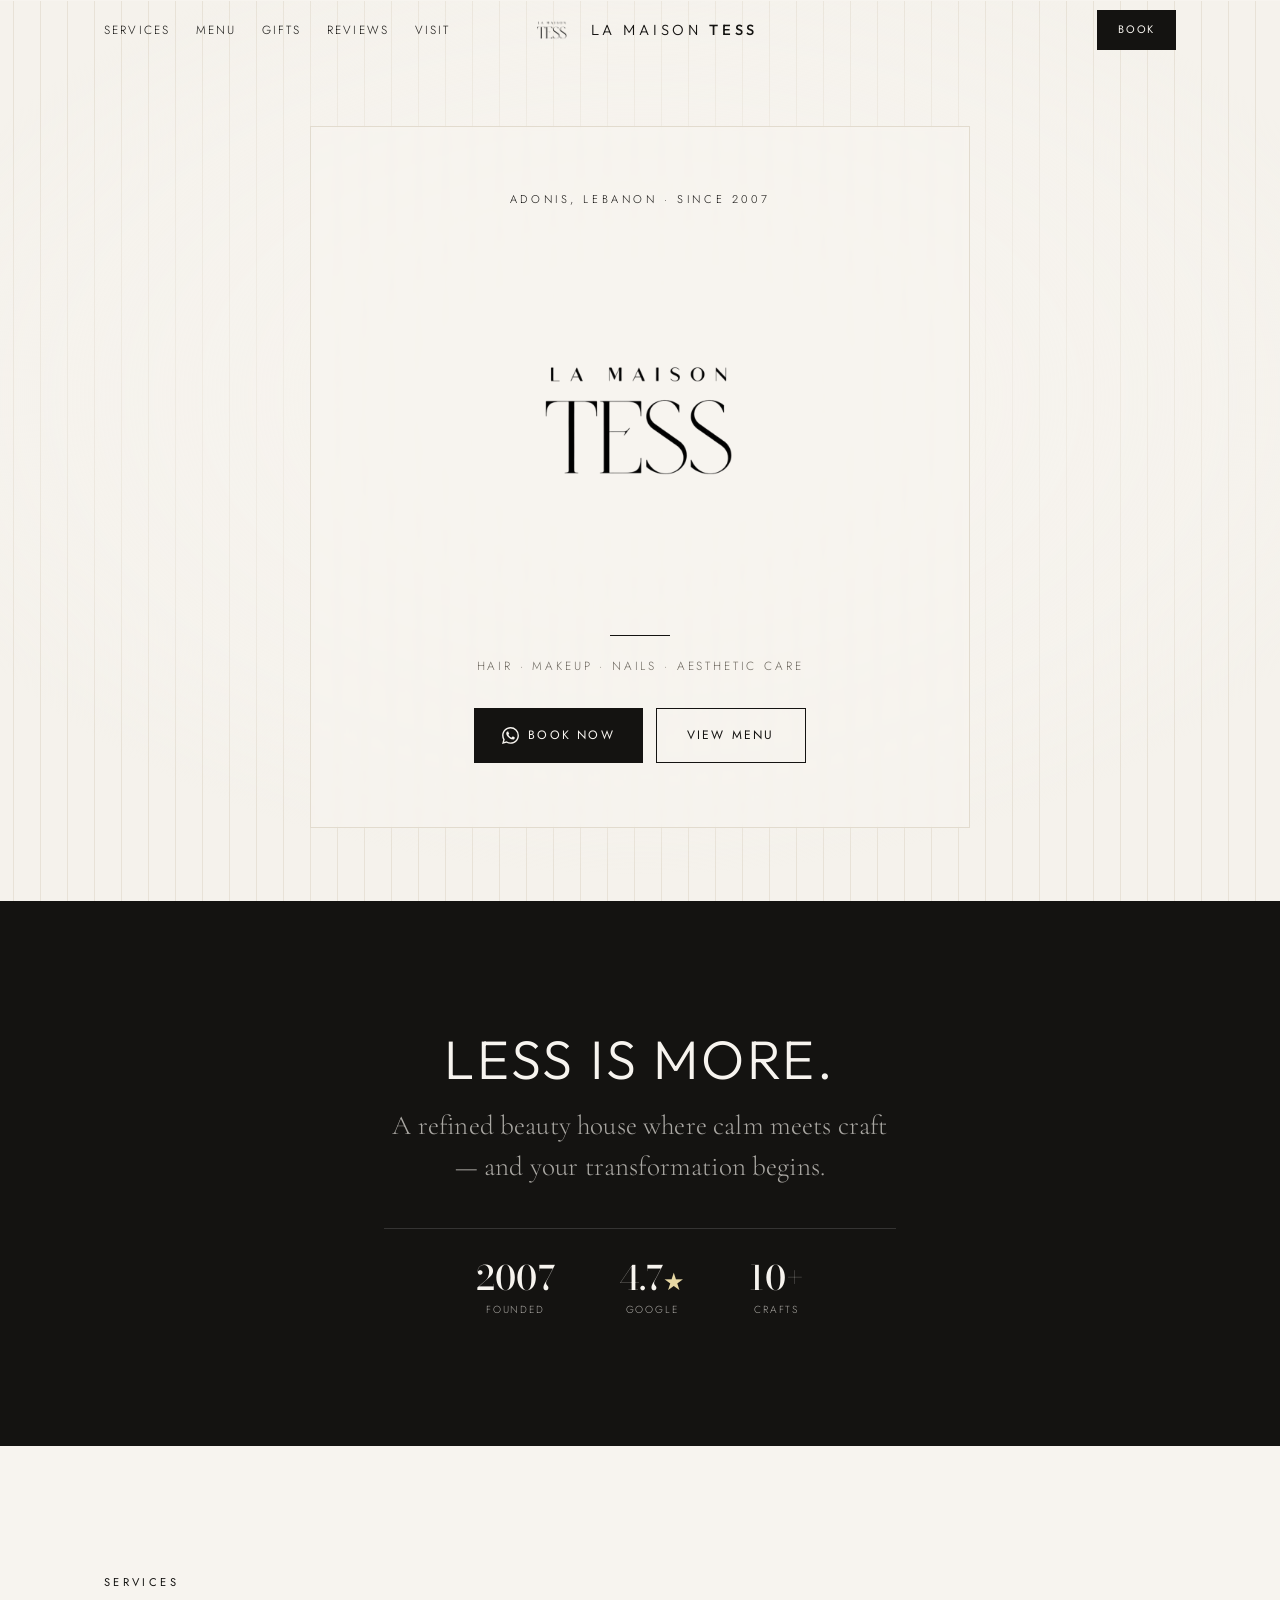
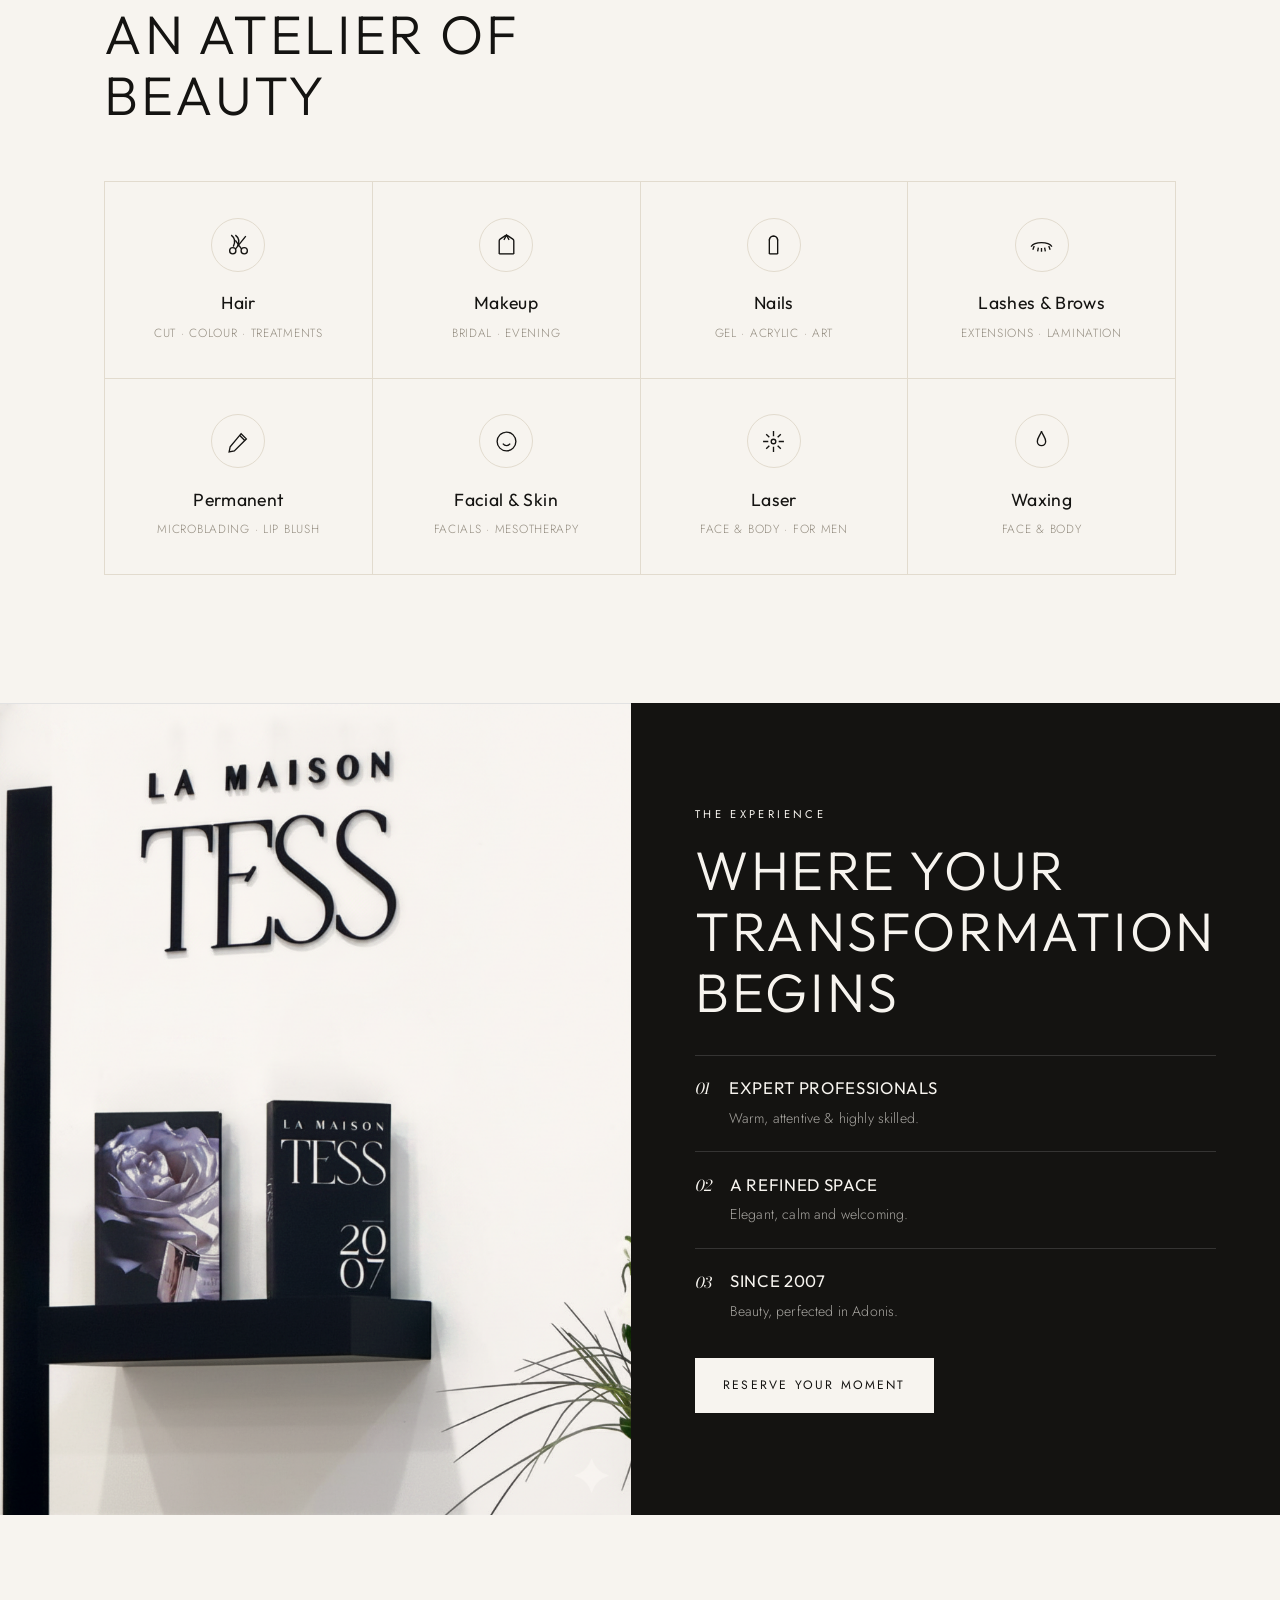
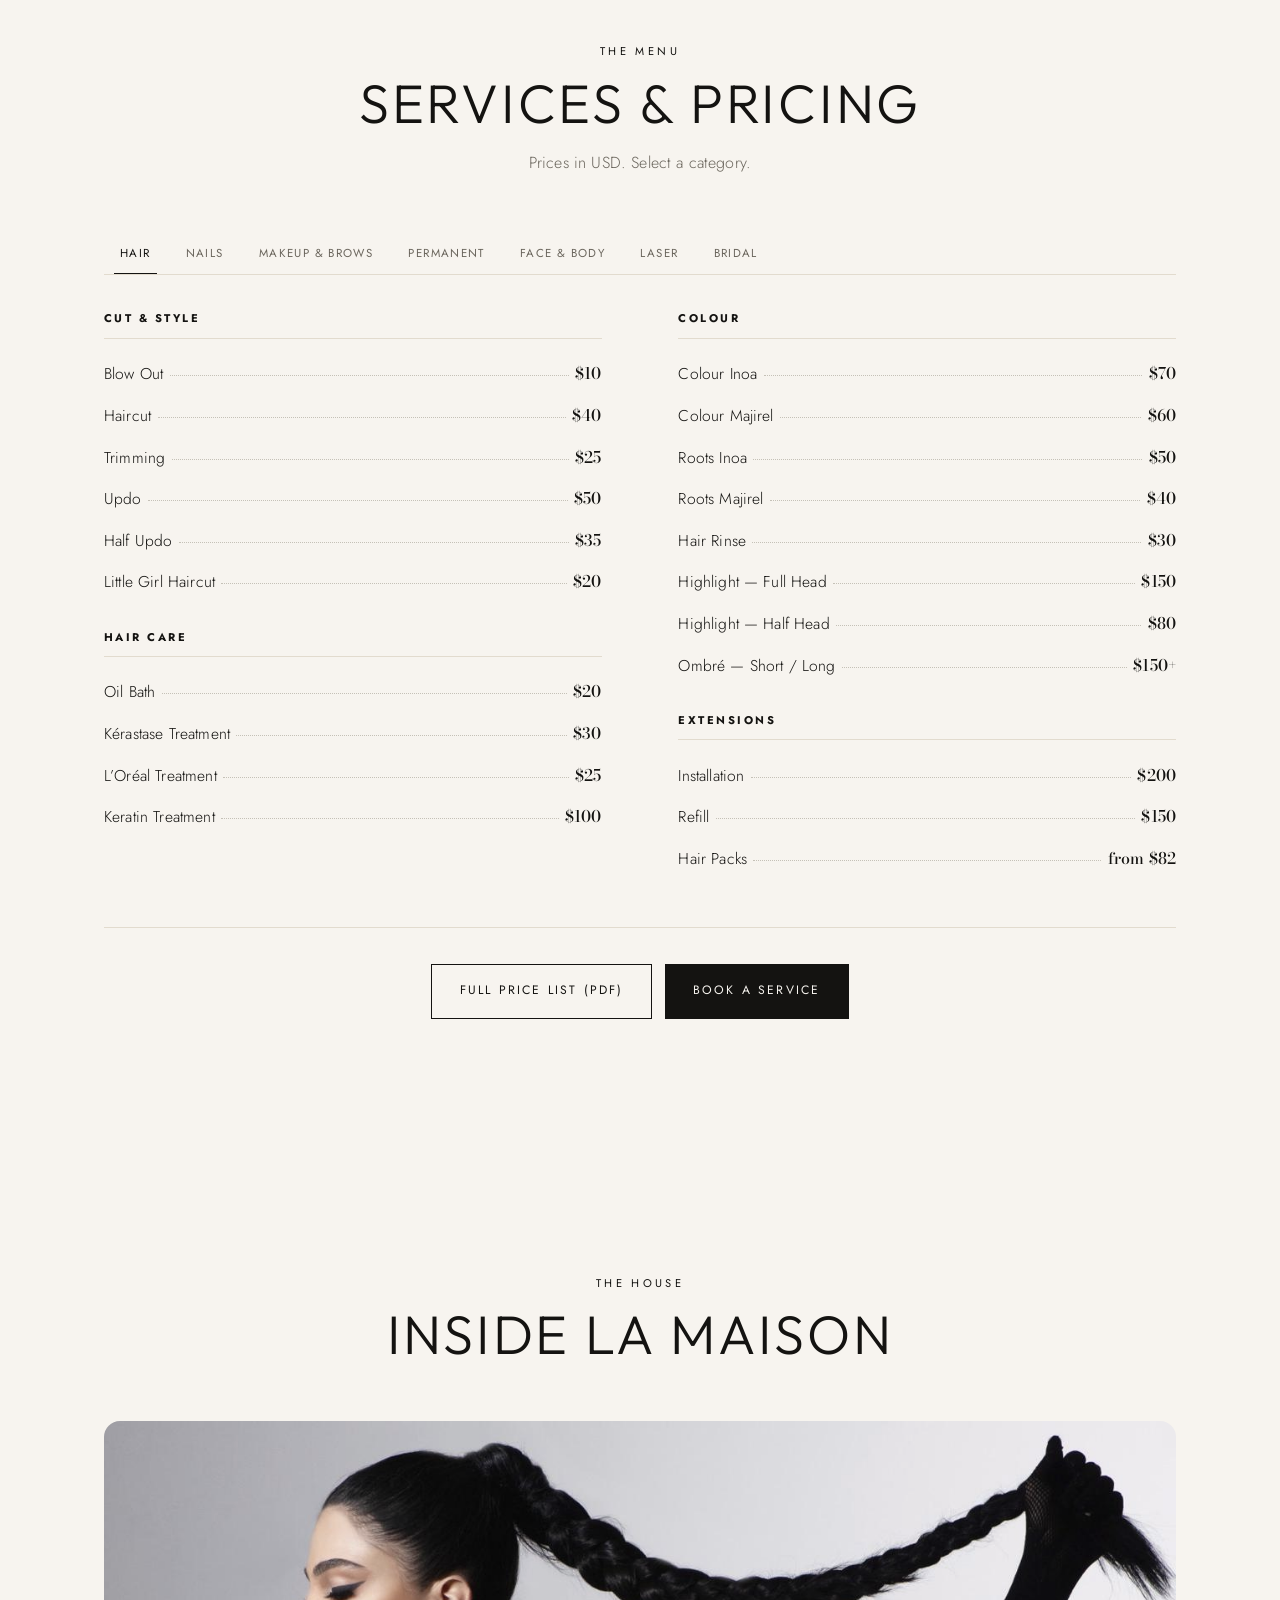
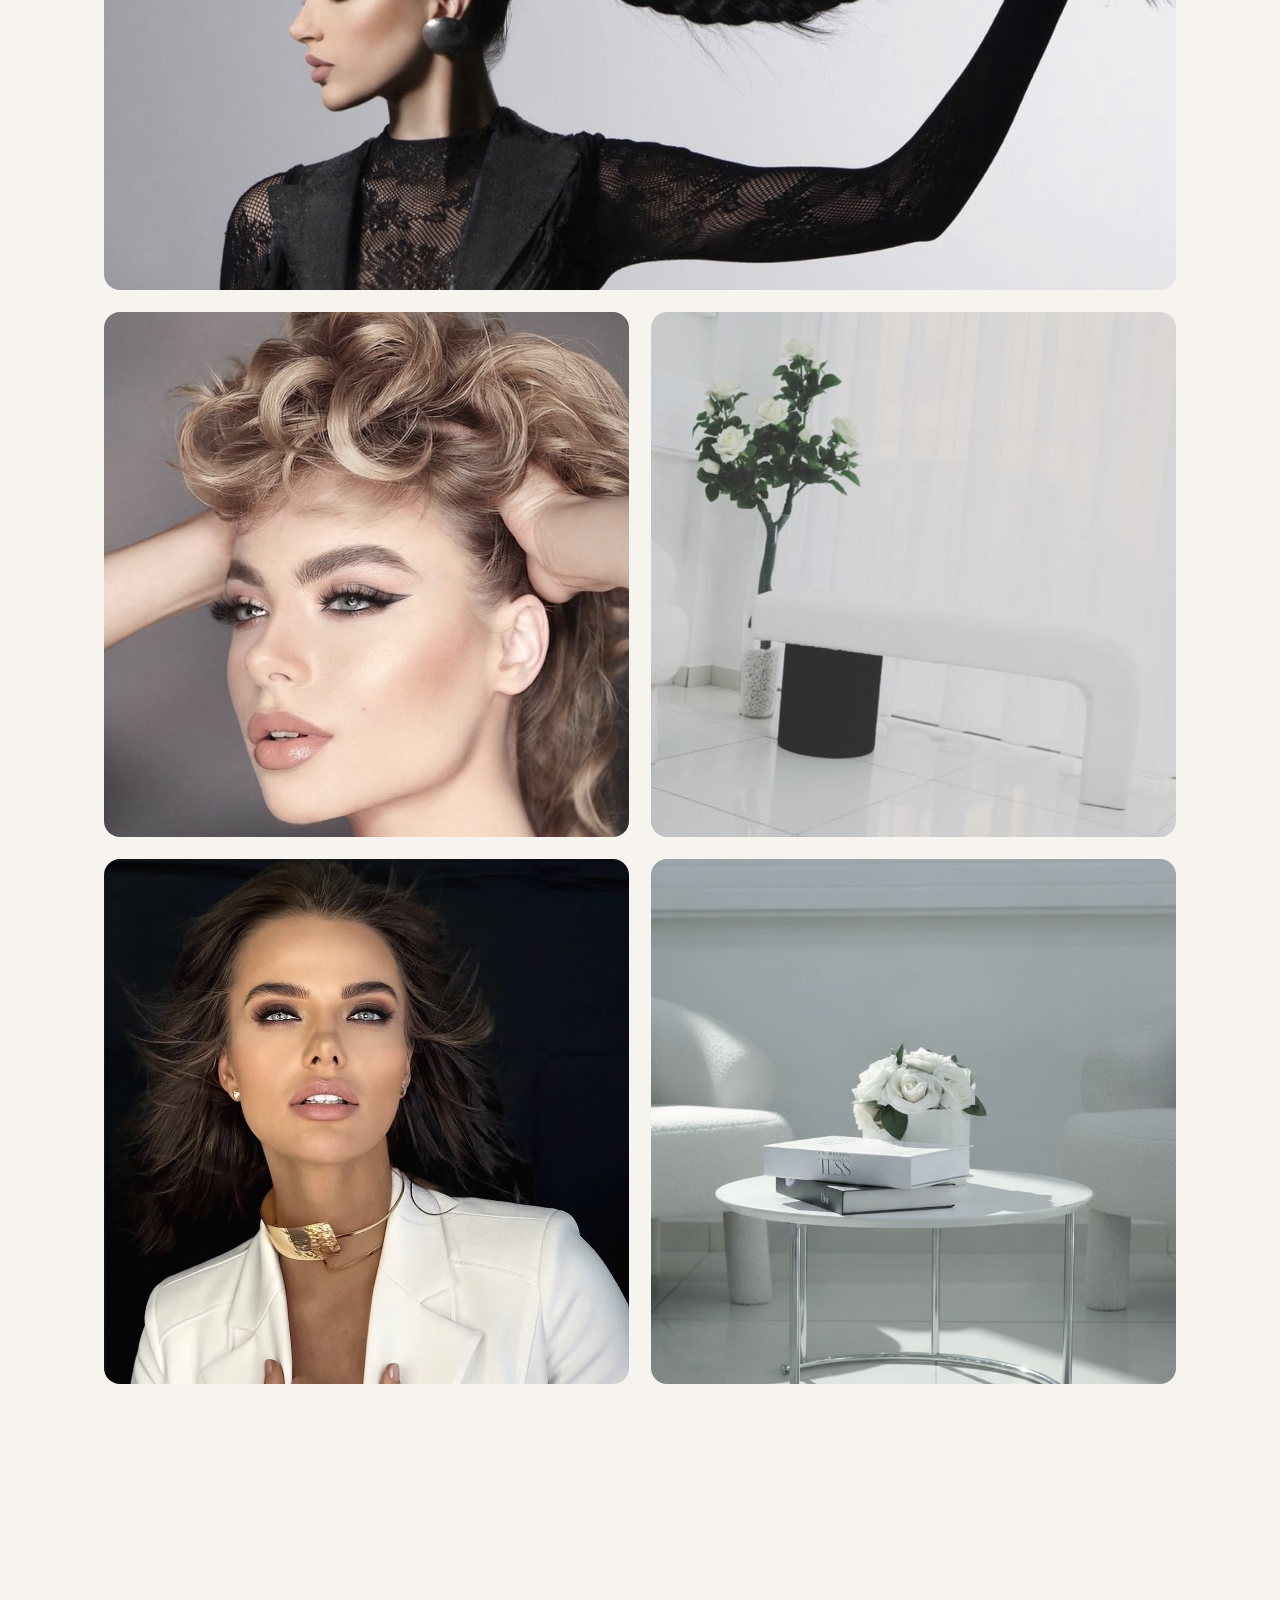
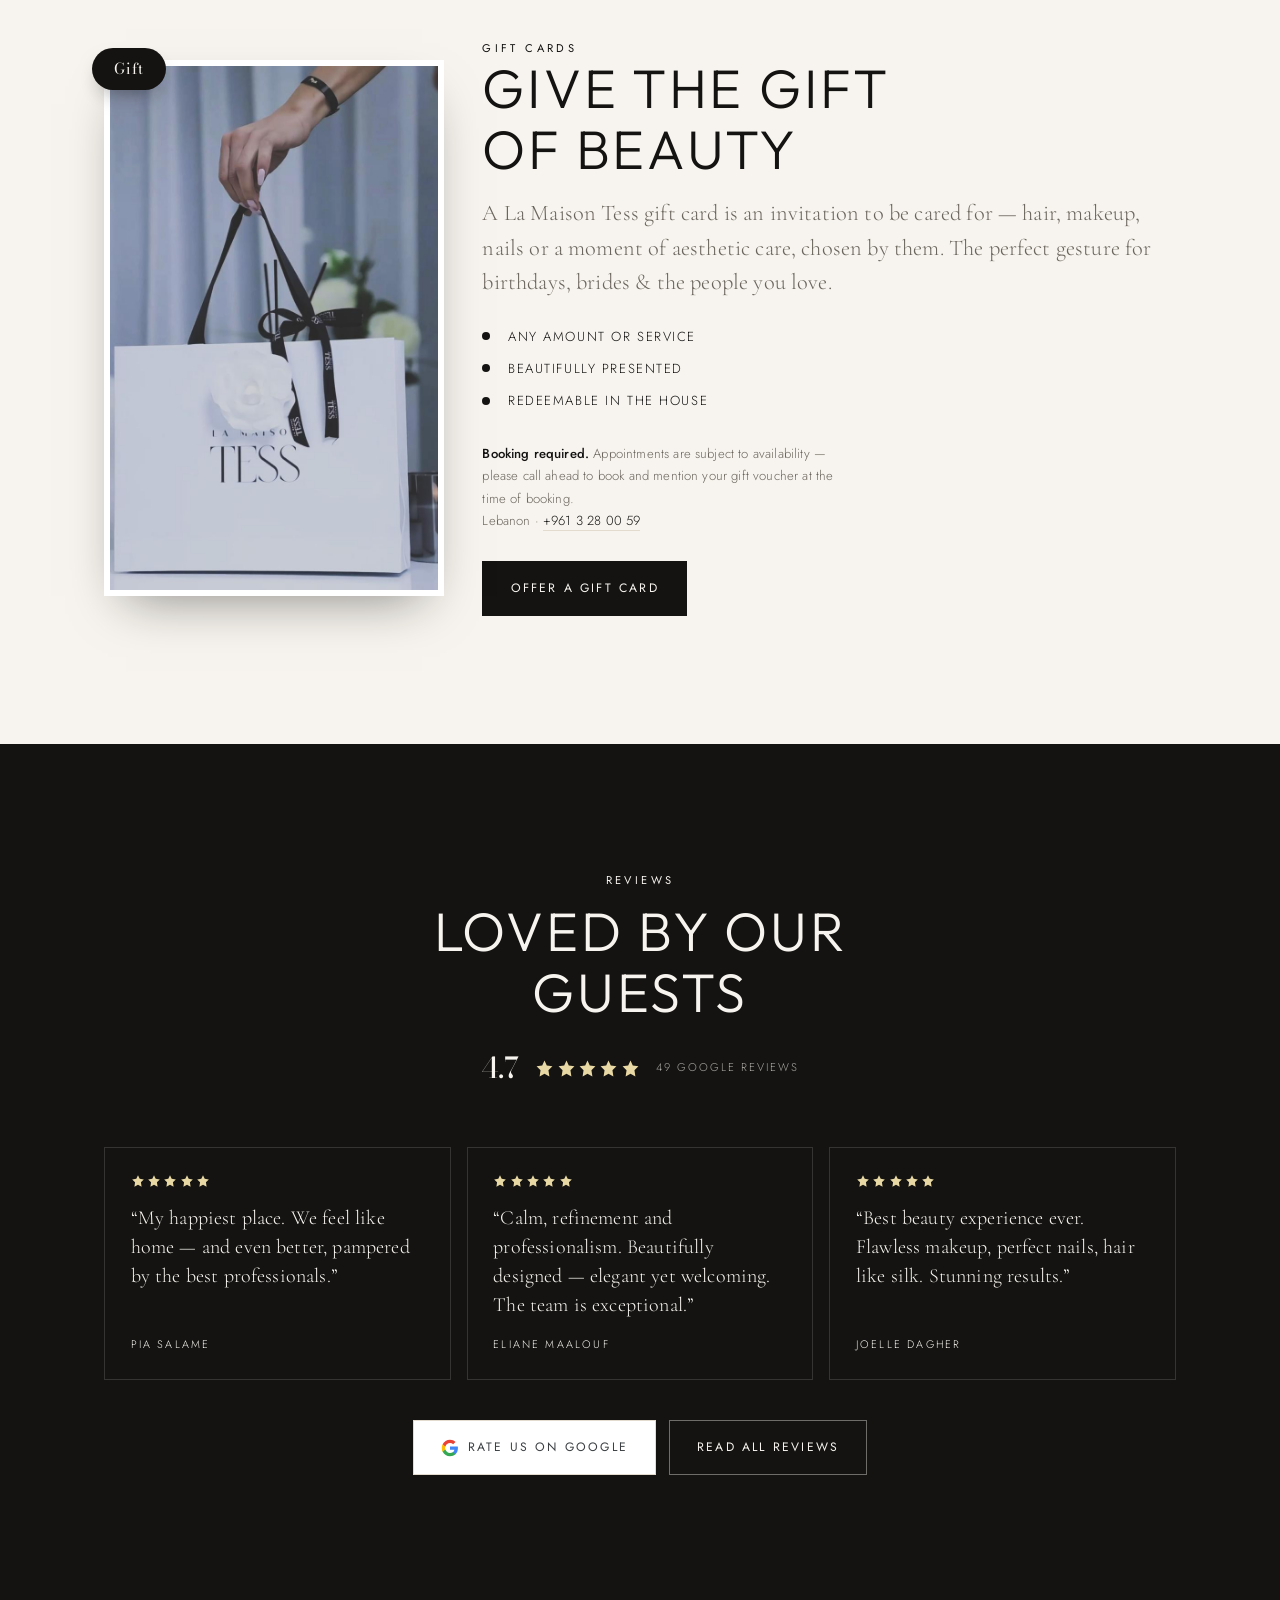
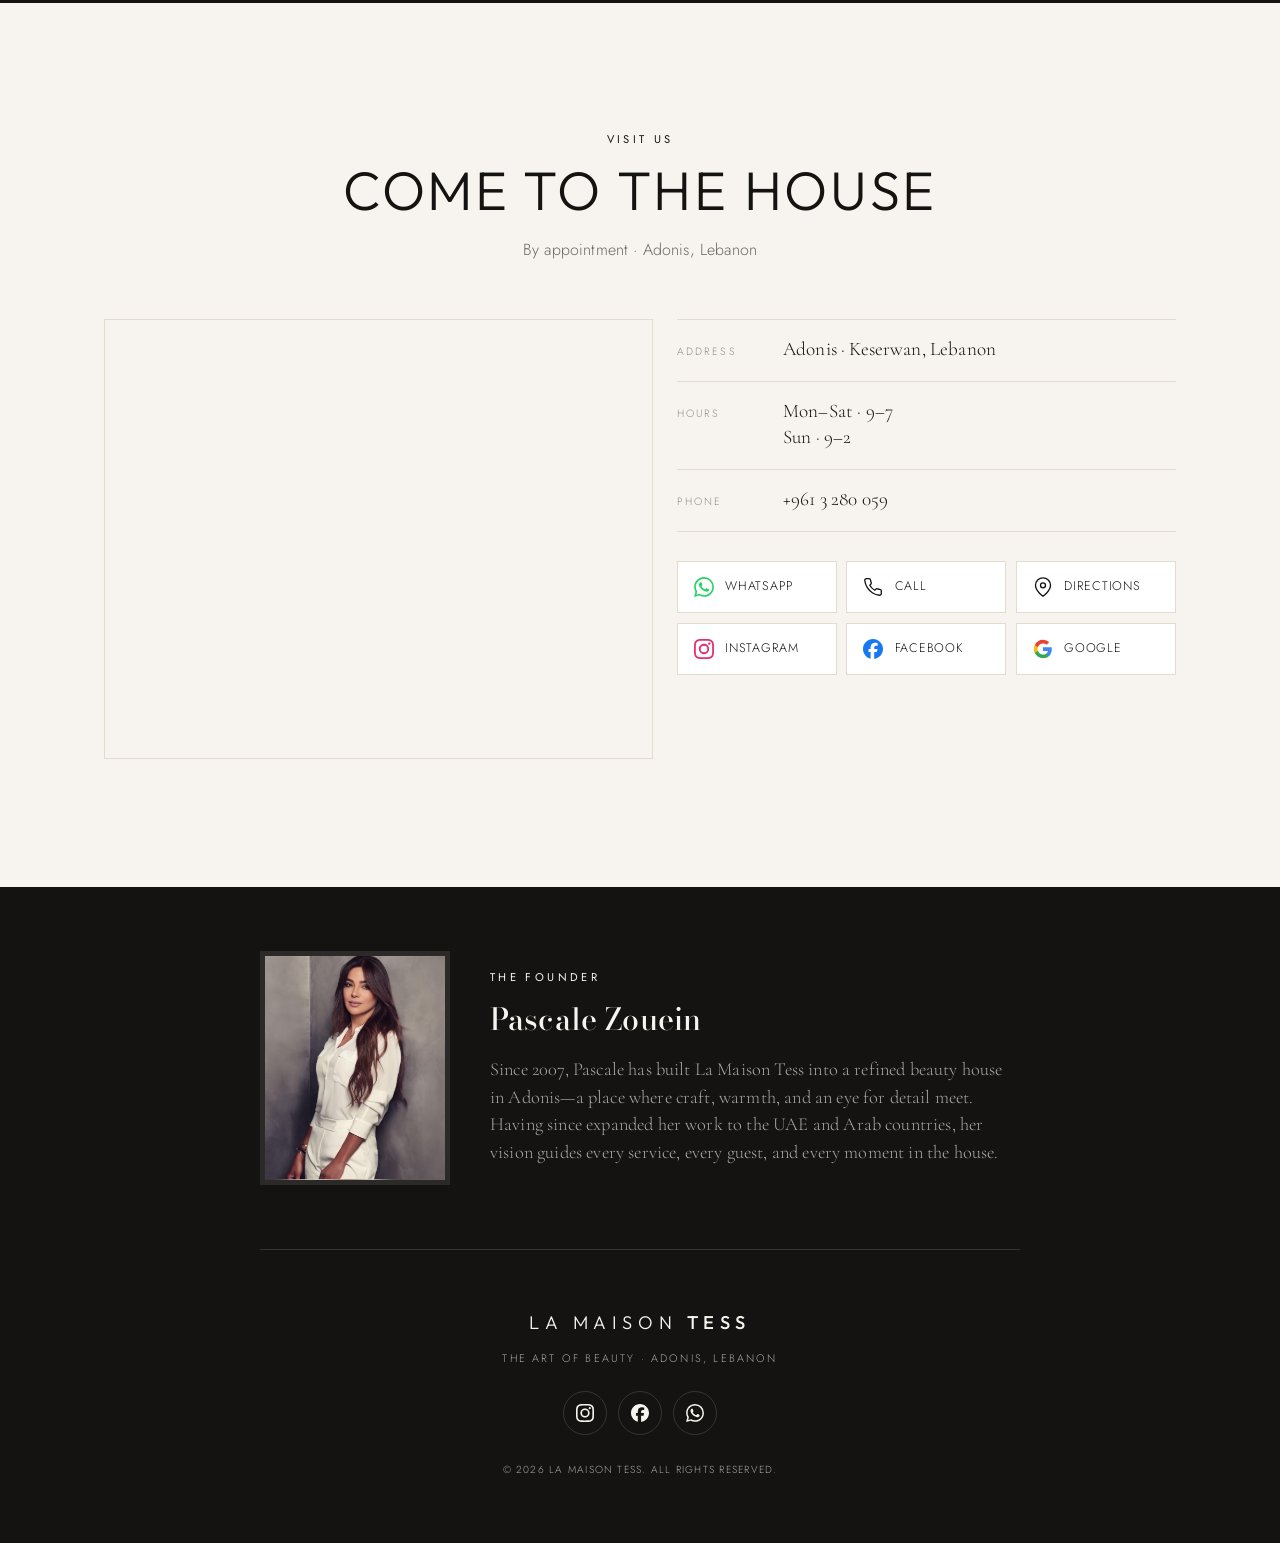
==== index.html @ 39e1aff6 "Deploy latest version of La Maison Tess website Co-Authored-By: Claude Sonnet 4.6 <noreply@anthropic" ====
<!DOCTYPE html>
<html lang="en">
<head>
<meta charset="UTF-8" />
<meta name="viewport" content="width=device-width, initial-scale=1.0" />
<title>La Maison Tess | Beauty Salon in Adonis, Lebanon — Hair, Makeup &amp; Nails</title>
<meta name="description" content="La Maison Tess — a refined beauty salon in Adonis, Lebanon since 2007. Hair, makeup, nails, lashes, facials, laser and bridal care. Book by appointment on WhatsApp." />
<meta name="theme-color" content="#111110" />
<meta name="robots" content="index, follow, max-image-preview:large" />
<meta name="author" content="La Maison Tess" />

<!-- Canonical — REPLACE https://lamaisontess.com with the real domain -->
<link rel="canonical" href="https://lamaisontess.com/" />

<!-- Open Graph -->
<meta property="og:type" content="website" />
<meta property="og:site_name" content="La Maison Tess" />
<meta property="og:title" content="La Maison Tess — The Art of Beauty | Adonis, Lebanon" />
<meta property="og:description" content="Hair · Makeup · Nails · Aesthetic Care. A refined beauty salon in Adonis, Lebanon. Since 2007." />
<meta property="og:url" content="https://lamaisontess.com/" />
<meta property="og:image" content="https://lamaisontess.com/assets/img/logo.png" />
<meta property="og:locale" content="en_US" />

<!-- Twitter -->
<meta name="twitter:card" content="summary_large_image" />
<meta name="twitter:title" content="La Maison Tess — The Art of Beauty | Adonis, Lebanon" />
<meta name="twitter:description" content="Hair · Makeup · Nails · Aesthetic Care. A refined beauty salon in Adonis, Lebanon. Since 2007." />
<meta name="twitter:image" content="https://lamaisontess.com/assets/img/logo.png" />

<link rel="icon" type="image/png" href="assets/img/logo.png" />
<link rel="apple-touch-icon" href="assets/img/logo.png" />

<!-- Structured data: Local Business (Beauty Salon) -->
<script type="application/ld+json">
{
  "@context": "https://schema.org",
  "@type": "BeautySalon",
  "name": "La Maison Tess",
  "description": "A refined beauty salon in Adonis, Lebanon offering hair, makeup, nails, lashes & brows, facials, laser and bridal services since 2007.",
  "url": "https://lamaisontess.com/",
  "logo": "https://lamaisontess.com/assets/img/logo.png",
  "image": "https://lamaisontess.com/assets/img/logo.png",
  "telephone": "+961 3 280 059",
  "priceRange": "$$",
  "foundingDate": "2007",
  "currenciesAccepted": "USD",
  "address": {
    "@type": "PostalAddress",
    "streetAddress": "Adonis",
    "addressLocality": "Adonis",
    "addressRegion": "Keserwan",
    "addressCountry": "LB"
  },
  "geo": {
    "@type": "GeoCoordinates",
    "latitude": 33.964987,
    "longitude": 35.6123447
  },
  "hasMap": "https://maps.app.goo.gl/1uyo8wk1GdqtVWSF8",
  "openingHoursSpecification": [
    {
      "@type": "OpeningHoursSpecification",
      "dayOfWeek": ["Monday", "Tuesday", "Wednesday", "Thursday", "Friday", "Saturday"],
      "opens": "09:00",
      "closes": "19:00"
    },
    {
      "@type": "OpeningHoursSpecification",
      "dayOfWeek": "Sunday",
      "opens": "09:00",
      "closes": "14:00"
    }
  ],
  "aggregateRating": {
    "@type": "AggregateRating",
    "ratingValue": "4.7",
    "reviewCount": "49"
  },
  "sameAs": [
    "https://www.instagram.com/lamaisontess",
    "https://www.facebook.com/TessAvenuelb",
    "https://www.google.com/maps/place/La+Maison+Tess/@33.964987,35.6123447,17z/"
  ]
}
</script>

<link rel="preconnect" href="https://fonts.googleapis.com" />
<link rel="preconnect" href="https://fonts.gstatic.com" crossorigin />
<link href="https://fonts.googleapis.com/css2?family=Bodoni+Moda:opsz,wght@6..96,400;6..96,500&family=Cormorant+Garamond:ital,wght@0,300;0,400;0,500;1,400&family=Jost:wght@300;400;500&family=Outfit:wght@200;300;400;500&display=swap" rel="stylesheet" />

<link rel="stylesheet" href="assets/css/styles.css?v=17" />
</head>
<body>

<a class="skip-link" href="#main">Skip to content</a>

<!-- ============ HEADER ============ -->
<header class="nav" id="nav">
  <div class="nav__inner">
    <button class="nav__toggle" id="navToggle" aria-label="Open menu" aria-expanded="false" aria-controls="mobileMenu">
      <span></span><span></span>
    </button>

    <a class="nav__brand" href="#top" aria-label="La Maison Tess — home">
      <img class="nav__logo" src="assets/img/logo_nobg.png" alt="" aria-hidden="true" />
      <span class="wordmark">La&nbsp;Maison <b>Tess</b></span>
    </a>

    <nav class="nav__links" aria-label="Primary">
      <a href="#services">Services</a>
      <a href="#menu">Menu</a>
      <a href="#gifts">Gifts</a>
      <a href="#reviews">Reviews</a>
      <a href="#visit">Visit</a>
    </nav>

    <a class="btn btn--small nav__cta" href="#book" data-book>Book</a>
  </div>
</header>

<!-- Mobile menu -->
<div class="mobilemenu" id="mobileMenu" aria-hidden="true">
  <nav class="mobilemenu__links" aria-label="Mobile">
    <a href="#services"><span class="idx">01</span> Services</a>
    <a href="#menu"><span class="idx">02</span> The Menu</a>
    <a href="#gallery"><span class="idx">03</span> The House</a>
    <a href="#gifts"><span class="idx">04</span> Gift Cards</a>
    <a href="#reviews"><span class="idx">05</span> Reviews</a>
    <a href="#visit"><span class="idx">06</span> Visit Us</a>
  </nav>
  <a class="btn btn--light mobilemenu__cta" href="#book" data-book>Book an appointment</a>
</div>

<main id="main">

<!-- ============ HERO ============ -->
<section class="hero" id="top">
  <div class="hero__content">
    <p class="hero__eyebrow reveal">Adonis, Lebanon · Since 2007</p>
    <h1 class="hero__title reveal" data-delay="1">
      <img class="hero__logo" src="assets/img/logo_nobg.png" alt="La Maison Tess" />
    </h1>
    <span class="hero__rule reveal" data-delay="2" aria-hidden="true"></span>
    <p class="hero__sub reveal" data-delay="2">Hair · Makeup · Nails · Aesthetic Care</p>
    <div class="hero__actions reveal" data-delay="3">
      <a class="btn btn--dark" href="#book" data-book>
        <svg class="btn__ic" viewBox="0 0 24 24" aria-hidden="true"><path d="M17.472 14.382c-.297-.149-1.758-.867-2.03-.967-.273-.099-.471-.148-.67.15-.197.297-.767.966-.94 1.164-.173.199-.347.223-.644.075-.297-.15-1.255-.463-2.39-1.475-.883-.788-1.48-1.761-1.653-2.059-.173-.297-.018-.458.13-.606.134-.133.298-.347.446-.52.149-.174.198-.298.298-.497.099-.198.05-.371-.025-.52-.075-.149-.669-1.612-.916-2.207-.242-.579-.487-.5-.669-.51-.173-.008-.371-.01-.57-.01-.198 0-.52.074-.792.372-.272.297-1.04 1.016-1.04 2.479 0 1.462 1.065 2.875 1.213 3.074.149.198 2.096 3.2 5.077 4.487.709.306 1.262.489 1.694.625.712.227 1.36.195 1.871.118.571-.085 1.758-.719 2.006-1.413.248-.694.248-1.289.173-1.413-.074-.124-.272-.198-.57-.347m-5.421 7.403h-.004a9.87 9.87 0 01-5.031-1.378l-.361-.214-3.741.982.998-3.648-.235-.374a9.86 9.86 0 01-1.51-5.26c.001-5.45 4.436-9.884 9.888-9.884 2.64 0 5.122 1.03 6.988 2.898a9.825 9.825 0 012.893 6.994c-.003 5.45-4.437 9.884-9.885 9.884m8.413-18.297A11.815 11.815 0 0012.05 0C5.495 0 .16 5.335.157 11.892c0 2.096.547 4.142 1.588 5.945L.057 24l6.305-1.654a11.882 11.882 0 005.683 1.448h.005c6.554 0 11.89-5.335 11.893-11.893a11.821 11.821 0 00-3.48-8.413Z"/></svg>
        Book Now
      </a>
      <a class="btn btn--ghost" href="#menu">View Menu</a>
    </div>
  </div>
</section>

<!-- ============ INTRO STRIP ============ -->
<section class="intro section" id="house">
  <div class="container intro__inner">
    <h2 class="display reveal">Less is more.</h2>
    <p class="intro__text reveal" data-delay="1">
      A refined beauty house where calm meets craft — and your transformation begins.
    </p>
    <div class="intro__stats reveal" data-delay="2">
      <div><b>2007</b><span>Founded</span></div>
      <div><b>4.7<i>★</i></b><span>Google</span></div>
      <div><b>10+</b><span>Crafts</span></div>
    </div>
  </div>
</section>

<!-- ============ SERVICES ============ -->
<section class="services section" id="services">
  <div class="container">
    <header class="section-head">
      <p class="eyebrow reveal">Services</p>
      <h2 class="display reveal" data-delay="1">An atelier of beauty</h2>
    </header>

    <div class="svc-grid">
      <article class="svc reveal">
        <span class="svc__icon" aria-hidden="true"><svg viewBox="0 0 24 24" fill="none" stroke="currentColor" stroke-width="1.3"><path d="M5 3c4 3 4 7 2 11M9 3c4 3 4 7 2 11"/><circle cx="6.5" cy="18" r="3"/><circle cx="17.5" cy="18" r="3"/><path d="M9 16.5 19 4M15 16.5 9 8"/></svg></span>
        <h3>Hair</h3>
        <p>Cut · Colour · Treatments</p>
      </article>
      <article class="svc reveal" data-delay="1">
        <span class="svc__icon" aria-hidden="true"><svg viewBox="0 0 24 24" fill="none" stroke="currentColor" stroke-width="1.3"><path d="M5 21V8.5a2 2 0 0 1 .9-1.67l5-3.3a2 2 0 0 1 2.2 0l5 3.3A2 2 0 0 1 19 8.5V21"/><path d="M5 21h14"/><path d="M9.5 7.5 12 3l2.5 4.5"/></svg></span>
        <h3>Makeup</h3>
        <p>Bridal · Evening</p>
      </article>
      <article class="svc reveal" data-delay="2">
        <span class="svc__icon" aria-hidden="true"><svg viewBox="0 0 24 24" fill="none" stroke="currentColor" stroke-width="1.3"><path d="M8 21V8a4 4 0 0 1 8 0v13"/><path d="M8 21h8"/><path d="M8 8c0-2 1.5-4 4-4s4 2 4 4"/></svg></span>
        <h3>Nails</h3>
        <p>Gel · Acrylic · Art</p>
      </article>
      <article class="svc reveal">
        <span class="svc__icon" aria-hidden="true"><svg viewBox="0 0 24 24" fill="none" stroke="currentColor" stroke-width="1.3"><path d="M2 14c3.5-5 16.5-5 20 0"/><path d="M5 13.5 3.7 17M9 15 8.3 18.5M12 15.3V19M15 15 15.7 18.5M19 13.5 20.3 17"/></svg></span>
        <h3>Lashes &amp; Brows</h3>
        <p>Extensions · Lamination</p>
      </article>
      <article class="svc reveal" data-delay="1">
        <span class="svc__icon" aria-hidden="true"><svg viewBox="0 0 24 24" fill="none" stroke="currentColor" stroke-width="1.3"><path d="m14.5 4.5 5 5L8 21l-5 1 1-5L14.5 4.5Z"/><path d="m13 6 5 5"/></svg></span>
        <h3>Permanent</h3>
        <p>Microblading · Lip Blush</p>
      </article>
      <article class="svc reveal" data-delay="2">
        <span class="svc__icon" aria-hidden="true"><svg viewBox="0 0 24 24" fill="none" stroke="currentColor" stroke-width="1.3"><circle cx="12" cy="12" r="9"/><path d="M8.5 14c1 1.3 2.1 2 3.5 2s2.5-.7 3.5-2"/><path d="M9 10h.01M15 10h.01"/></svg></span>
        <h3>Facial &amp; Skin</h3>
        <p>Facials · Mesotherapy</p>
      </article>
      <article class="svc reveal">
        <span class="svc__icon" aria-hidden="true"><svg viewBox="0 0 24 24" fill="none" stroke="currentColor" stroke-width="1.3"><path d="M12 2v5M12 17v5M2 12h5M17 12h5M5 5l3 3M16 16l3 3M19 5l-3 3M8 16l-3 3"/><circle cx="12" cy="12" r="2.2"/></svg></span>
        <h3>Laser</h3>
        <p>Face &amp; Body · For Men</p>
      </article>
      <article class="svc reveal" data-delay="1">
        <span class="svc__icon" aria-hidden="true"><svg viewBox="0 0 24 24" fill="none" stroke="currentColor" stroke-width="1.3"><path d="M12 2c-1 4-4 6-4 10a4 4 0 0 0 8 0c0-4-3-6-4-10Z"/></svg></span>
        <h3>Waxing</h3>
        <p>Face &amp; Body</p>
      </article>
    </div>
  </div>
</section>

<!-- ============ EXPERIENCE (dark) ============ -->
<section class="experience">
  <div class="experience__media">
    <img src="journey.png" alt="The styling lounge at La Maison Tess" loading="lazy" />
  </div>
  <div class="experience__panel">
    <p class="eyebrow eyebrow--light reveal">The Experience</p>
    <h2 class="display display--light reveal" data-delay="1">Where your<br />transformation<br />begins</h2>
    <ul class="pillars">
      <li class="reveal"><span>01</span><div><h3>Expert Professionals</h3><p>Warm, attentive &amp; highly skilled.</p></div></li>
      <li class="reveal" data-delay="1"><span>02</span><div><h3>A Refined Space</h3><p>Elegant, calm and welcoming.</p></div></li>
      <li class="reveal" data-delay="2"><span>03</span><div><h3>Since 2007</h3><p>Beauty, perfected in Adonis.</p></div></li>
    </ul>
    <a class="btn btn--light" href="#book" data-book>Reserve your moment</a>
  </div>
</section>

<!-- ============ MENU / PRICES ============ -->
<section class="menu section" id="menu">
  <div class="container">
    <header class="section-head section-head--center">
      <p class="eyebrow reveal">The Menu</p>
      <h2 class="display reveal" data-delay="1">Services &amp; pricing</h2>
      <p class="section-head__sub reveal" data-delay="2">Prices in USD. Select a category.</p>
    </header>

    <div class="menu__tabswrap">
      <div class="menu__tabs" role="tablist" aria-label="Service categories">
        <button class="menu__tab is-active" role="tab" aria-selected="true" data-tab="hair">Hair</button>
        <button class="menu__tab" role="tab" aria-selected="false" data-tab="nails">Nails</button>
        <button class="menu__tab" role="tab" aria-selected="false" data-tab="makeup">Makeup &amp; Brows</button>
        <button class="menu__tab" role="tab" aria-selected="false" data-tab="permanent">Permanent</button>
        <button class="menu__tab" role="tab" aria-selected="false" data-tab="face">Face &amp; Body</button>
        <button class="menu__tab" role="tab" aria-selected="false" data-tab="laser">Laser</button>
        <button class="menu__tab" role="tab" aria-selected="false" data-tab="bridal">Bridal</button>
      </div>
    </div>

    <div class="menu__panels">

      <div class="menu__panel is-active" data-panel="hair">
        <div class="menu__cols">
          <div class="menu__group">
            <h4>Cut &amp; Style</h4>
            <ul class="pricelist">
              <li><span>Blow Out</span><span class="dots"></span><span class="price">$10</span></li>
              <li><span>Haircut</span><span class="dots"></span><span class="price">$40</span></li>
              <li><span>Trimming</span><span class="dots"></span><span class="price">$25</span></li>
              <li><span>Updo</span><span class="dots"></span><span class="price">$50</span></li>
              <li><span>Half Updo</span><span class="dots"></span><span class="price">$35</span></li>
              <li><span>Little Girl Haircut</span><span class="dots"></span><span class="price">$20</span></li>
            </ul>
            <h4>Hair Care</h4>
            <ul class="pricelist">
              <li><span>Oil Bath</span><span class="dots"></span><span class="price">$20</span></li>
              <li><span>Kérastase Treatment</span><span class="dots"></span><span class="price">$30</span></li>
              <li><span>L’Oréal Treatment</span><span class="dots"></span><span class="price">$25</span></li>
              <li><span>Keratin Treatment</span><span class="dots"></span><span class="price">$100</span></li>
            </ul>
          </div>
          <div class="menu__group">
            <h4>Colour</h4>
            <ul class="pricelist">
              <li><span>Colour Inoa</span><span class="dots"></span><span class="price">$70</span></li>
              <li><span>Colour Majirel</span><span class="dots"></span><span class="price">$60</span></li>
              <li><span>Roots Inoa</span><span class="dots"></span><span class="price">$50</span></li>
              <li><span>Roots Majirel</span><span class="dots"></span><span class="price">$40</span></li>
              <li><span>Hair Rinse</span><span class="dots"></span><span class="price">$30</span></li>
              <li><span>Highlight — Full Head</span><span class="dots"></span><span class="price">$150</span></li>
              <li><span>Highlight — Half Head</span><span class="dots"></span><span class="price">$80</span></li>
              <li><span>Ombré — Short / Long</span><span class="dots"></span><span class="price">$150+</span></li>
            </ul>
            <h4>Extensions</h4>
            <ul class="pricelist">
              <li><span>Installation</span><span class="dots"></span><span class="price">$200</span></li>
              <li><span>Refill</span><span class="dots"></span><span class="price">$150</span></li>
              <li><span>Hair Packs</span><span class="dots"></span><span class="price">from $82</span></li>
            </ul>
          </div>
        </div>
      </div>

      <div class="menu__panel" data-panel="nails">
        <div class="menu__cols">
          <div class="menu__group">
            <h4>Manicure &amp; Pedicure</h4>
            <ul class="pricelist">
              <li><span>Classic Manicure</span><span class="dots"></span><span class="price">$13</span></li>
              <li><span>Classic Pedicure</span><span class="dots"></span><span class="price">$15</span></li>
              <li><span>Gelish Manicure</span><span class="dots"></span><span class="price">$25</span></li>
              <li><span>Gelish Pedicure</span><span class="dots"></span><span class="price">$25</span></li>
              <li><span>Nail Polish</span><span class="dots"></span><span class="price">from $5</span></li>
              <li><span>Paraffin Treatment</span><span class="dots"></span><span class="price">$15</span></li>
            </ul>
          </div>
          <div class="menu__group">
            <h4>Gel, Acrylic &amp; Art</h4>
            <ul class="pricelist">
              <li><span>Full Set Gel / Acrylic</span><span class="dots"></span><span class="price">$60</span></li>
              <li><span>Full Set Poly Gel</span><span class="dots"></span><span class="price">$80</span></li>
              <li><span>Refill</span><span class="dots"></span><span class="price">$50</span></li>
              <li><span>Rubber Base</span><span class="dots"></span><span class="price">$15</span></li>
              <li><span>Artificial Nails</span><span class="dots"></span><span class="price">$25</span></li>
              <li><span>Take Off / Repair</span><span class="dots"></span><span class="price">$5</span></li>
            </ul>
          </div>
        </div>
      </div>

      <div class="menu__panel" data-panel="makeup">
        <div class="menu__cols">
          <div class="menu__group">
            <h4>Tess Makeup</h4>
            <ul class="pricelist">
              <li><span>Makeup</span><span class="dots"></span><span class="price">$125</span></li>
              <li><span>Assistant Makeup</span><span class="dots"></span><span class="price">$80</span></li>
              <li><span>Eye / Base Makeup</span><span class="dots"></span><span class="price">$50</span></li>
              <li><span>False Eyelashes</span><span class="dots"></span><span class="price">$40</span></li>
            </ul>
          </div>
          <div class="menu__group">
            <h4>Brows &amp; Lashes</h4>
            <ul class="pricelist">
              <li><span>Eyebrow Shaping</span><span class="dots"></span><span class="price">$20</span></li>
              <li><span>Eyebrow Lamination</span><span class="dots"></span><span class="price">$45</span></li>
              <li><span>Brow / Lash Tint</span><span class="dots"></span><span class="price">$20</span></li>
              <li><span>Lash Lift</span><span class="dots"></span><span class="price">$50</span></li>
              <li><span>Lash Extension</span><span class="dots"></span><span class="price">$100</span></li>
              <li><span>Refill Lash Extension</span><span class="dots"></span><span class="price">$60</span></li>
            </ul>
          </div>
        </div>
      </div>

      <div class="menu__panel" data-panel="permanent">
        <div class="menu__cols menu__cols--single">
          <div class="menu__group">
            <h4>Permanent Makeup</h4>
            <ul class="pricelist">
              <li><span>Microblading</span><span class="dots"></span><span class="price">$350</span></li>
              <li><span>Lip Blush</span><span class="dots"></span><span class="price">$400</span></li>
              <li><span>Permanent Eyeliner</span><span class="dots"></span><span class="price">$250</span></li>
              <li><span>PMU Retouching</span><span class="dots"></span><span class="price">$100</span></li>
              <li><span>Tattoo Removal</span><span class="dots"></span><span class="price">from $100</span></li>
              <li><span>Tattoo Colour Correction</span><span class="dots"></span><span class="price">$300</span></li>
            </ul>
          </div>
        </div>
      </div>

      <div class="menu__panel" data-panel="face">
        <div class="menu__cols">
          <div class="menu__group">
            <h4>Facial Treatments</h4>
            <ul class="pricelist">
              <li><span>Classic Facial</span><span class="dots"></span><span class="price">$75</span></li>
              <li><span>Face Massage</span><span class="dots"></span><span class="price">$20</span></li>
              <li><span>Peeling Mask</span><span class="dots"></span><span class="price">$25</span></li>
              <li><span>Q10 Mask</span><span class="dots"></span><span class="price">$40</span></li>
              <li><span>Mesotherapy</span><span class="dots"></span><span class="price">$80</span></li>
              <li><span>Solarium</span><span class="dots"></span><span class="price">$1 / min</span></li>
            </ul>
          </div>
          <div class="menu__group">
            <h4>Waxing</h4>
            <ul class="pricelist">
              <li><span>Full Body</span><span class="dots"></span><span class="price">$80</span></li>
              <li><span>Full Bikini</span><span class="dots"></span><span class="price">$35</span></li>
              <li><span>Full Face</span><span class="dots"></span><span class="price">$20</span></li>
              <li><span>Full / Half Legs</span><span class="dots"></span><span class="price">from $20</span></li>
              <li><span>Full / Half Arms</span><span class="dots"></span><span class="price">from $15</span></li>
              <li><span>Under Arms</span><span class="dots"></span><span class="price">$10</span></li>
            </ul>
          </div>
        </div>
      </div>

      <div class="menu__panel" data-panel="laser">
        <div class="menu__cols">
          <div class="menu__group">
            <h4>Laser Hair Removal</h4>
            <ul class="pricelist">
              <li><span>Full Body</span><span class="dots"></span><span class="price">$150</span></li>
              <li><span>Full Bikini</span><span class="dots"></span><span class="price">$60</span></li>
              <li><span>Full Face</span><span class="dots"></span><span class="price">$50</span></li>
              <li><span>Full / Half Legs</span><span class="dots"></span><span class="price">from $40</span></li>
              <li><span>Full / Half Arms</span><span class="dots"></span><span class="price">from $30</span></li>
              <li><span>Under Arms</span><span class="dots"></span><span class="price">$25</span></li>
            </ul>
          </div>
          <div class="menu__group">
            <h4>For Men &amp; Threading</h4>
            <ul class="pricelist">
              <li><span>Beard Shaping</span><span class="dots"></span><span class="price">$60</span></li>
              <li><span>Back / Torso</span><span class="dots"></span><span class="price">$100</span></li>
              <li><span>Neck</span><span class="dots"></span><span class="price">$35</span></li>
              <li><span>Threading — Brows</span><span class="dots"></span><span class="price">$10</span></li>
              <li><span>Threading — Face</span><span class="dots"></span><span class="price">$15</span></li>
            </ul>
          </div>
        </div>
      </div>

      <div class="menu__panel" data-panel="bridal">
        <div class="menu__cols menu__cols--single">
          <div class="menu__group">
            <h4>The Bridal Suite</h4>
            <ul class="pricelist pricelist--lux">
              <li><span>Bridal Makeup</span><span class="dots"></span><span class="price">$500</span></li>
              <li><span>Bridal Assistant Makeup</span><span class="dots"></span><span class="price">$350</span></li>
              <li><span>Bridal Hair</span><span class="dots"></span><span class="price">$250</span></li>
              <li><span>Bridesmaid Hair</span><span class="dots"></span><span class="price">$100</span></li>
              <li><span>Bridesmaid Makeup</span><span class="dots"></span><span class="price">$150</span></li>
            </ul>
            <p class="menu__note">For weddings, reserve early — dates are limited.</p>
          </div>
        </div>
      </div>

    </div>

    <div class="menu__foot">
      <a class="btn btn--ghost" href="assets/pricelist.pdf" target="_blank" rel="noopener">Full price list (PDF)</a>
      <a class="btn" href="#book" data-book>Book a service</a>
    </div>
  </div>
</section>

<!-- ============ GALLERY ============ -->
<section class="gallery section" id="gallery">
  <div class="container">
    <header class="section-head section-head--center">
      <p class="eyebrow reveal">The House</p>
      <h2 class="display reveal" data-delay="1">Inside La Maison</h2>
    </header>
    <div class="fan reveal" id="fan">
      <figure class="fan__card">
        <img src="person1.jpeg" alt="At La Maison Tess" loading="lazy" />
      </figure>
      <figure class="fan__card">
        <img src="assets/img/person3.jpeg" alt="At La Maison Tess" loading="lazy" />
      </figure>
      <figure class="fan__card">
        <img src="store2final.jpeg" alt="Inside La Maison Tess" loading="lazy" />
      </figure>
      <figure class="fan__card">
        <img src="person2.jpeg" alt="At La Maison Tess" loading="lazy" />
      </figure>
      <figure class="fan__card">
        <img src="assets/img/store3.png" alt="Inside La Maison Tess" loading="lazy" />
      </figure>
    </div>
  </div>
</section>

<!-- ============ GIFTS ============ -->
<section class="gifts section" id="gifts">
  <div class="container gifts__inner">
    <div class="gifts__media reveal">
      <img src="giftfinal.jpeg" alt="La Maison Tess gift card" loading="lazy" />
      <span class="gifts__ribbon" aria-hidden="true">Gift</span>
    </div>
    <div class="gifts__panel">
      <p class="eyebrow eyebrow--gift reveal">Gift Cards</p>
      <h2 class="display reveal" data-delay="1">Give the gift<br />of beauty</h2>
      <p class="gifts__text reveal" data-delay="1">
        A La Maison Tess gift card is an invitation to be cared for — hair, makeup,
        nails or a moment of aesthetic care, chosen by them. The perfect gesture
        for birthdays, brides &amp; the people you love.
      </p>
      <ul class="gifts__points reveal" data-delay="2">
        <li>Any amount or service</li>
        <li>Beautifully presented</li>
        <li>Redeemable in the house</li>
      </ul>
      <p class="gifts__note reveal" data-delay="2">
        <strong>Booking required.</strong> Appointments are subject to availability —
        please call ahead to book and mention your gift voucher at the time of booking.<br />
        Lebanon · <a href="tel:+9613280059">+961 3 28 00 59</a>
      </p>
      <a class="btn btn--gift" href="#giftcard" data-gift>Offer a gift card</a>
    </div>
  </div>
</section>

<!-- ============ REVIEWS ============ -->
<section class="reviews section" id="reviews">
  <div class="container">
    <header class="section-head section-head--center">
      <p class="eyebrow eyebrow--light reveal">Reviews</p>
      <h2 class="display display--light reveal" data-delay="1">Loved by our guests</h2>
      <div class="reviews__rating reveal" data-delay="2">
        <span class="reviews__score">4.7</span>
        <span class="stars" aria-label="4.7 out of 5">
          <svg viewBox="0 0 24 24"><path d="M12 2l2.9 6.26L22 9.27l-5 4.87L18.18 22 12 18.56 5.82 22 7 14.14l-5-4.87 7.1-1.01L12 2z"/></svg><svg viewBox="0 0 24 24"><path d="M12 2l2.9 6.26L22 9.27l-5 4.87L18.18 22 12 18.56 5.82 22 7 14.14l-5-4.87 7.1-1.01L12 2z"/></svg><svg viewBox="0 0 24 24"><path d="M12 2l2.9 6.26L22 9.27l-5 4.87L18.18 22 12 18.56 5.82 22 7 14.14l-5-4.87 7.1-1.01L12 2z"/></svg><svg viewBox="0 0 24 24"><path d="M12 2l2.9 6.26L22 9.27l-5 4.87L18.18 22 12 18.56 5.82 22 7 14.14l-5-4.87 7.1-1.01L12 2z"/></svg><svg viewBox="0 0 24 24"><path d="M12 2l2.9 6.26L22 9.27l-5 4.87L18.18 22 12 18.56 5.82 22 7 14.14l-5-4.87 7.1-1.01L12 2z"/></svg>
        </span>
        <span class="reviews__count">49 Google reviews</span>
      </div>
    </header>

    <div class="reviews__grid">
      <figure class="review reveal">
        <span class="stars stars--sm" aria-hidden="true"><svg viewBox="0 0 24 24"><path d="M12 2l2.9 6.26L22 9.27l-5 4.87L18.18 22 12 18.56 5.82 22 7 14.14l-5-4.87 7.1-1.01L12 2z"/></svg><svg viewBox="0 0 24 24"><path d="M12 2l2.9 6.26L22 9.27l-5 4.87L18.18 22 12 18.56 5.82 22 7 14.14l-5-4.87 7.1-1.01L12 2z"/></svg><svg viewBox="0 0 24 24"><path d="M12 2l2.9 6.26L22 9.27l-5 4.87L18.18 22 12 18.56 5.82 22 7 14.14l-5-4.87 7.1-1.01L12 2z"/></svg><svg viewBox="0 0 24 24"><path d="M12 2l2.9 6.26L22 9.27l-5 4.87L18.18 22 12 18.56 5.82 22 7 14.14l-5-4.87 7.1-1.01L12 2z"/></svg><svg viewBox="0 0 24 24"><path d="M12 2l2.9 6.26L22 9.27l-5 4.87L18.18 22 12 18.56 5.82 22 7 14.14l-5-4.87 7.1-1.01L12 2z"/></svg></span>
        <blockquote>“My happiest place. We feel like home — and even better, pampered by the best professionals.”</blockquote>
        <figcaption>Pia Salame</figcaption>
      </figure>
      <figure class="review reveal" data-delay="1">
        <span class="stars stars--sm" aria-hidden="true"><svg viewBox="0 0 24 24"><path d="M12 2l2.9 6.26L22 9.27l-5 4.87L18.18 22 12 18.56 5.82 22 7 14.14l-5-4.87 7.1-1.01L12 2z"/></svg><svg viewBox="0 0 24 24"><path d="M12 2l2.9 6.26L22 9.27l-5 4.87L18.18 22 12 18.56 5.82 22 7 14.14l-5-4.87 7.1-1.01L12 2z"/></svg><svg viewBox="0 0 24 24"><path d="M12 2l2.9 6.26L22 9.27l-5 4.87L18.18 22 12 18.56 5.82 22 7 14.14l-5-4.87 7.1-1.01L12 2z"/></svg><svg viewBox="0 0 24 24"><path d="M12 2l2.9 6.26L22 9.27l-5 4.87L18.18 22 12 18.56 5.82 22 7 14.14l-5-4.87 7.1-1.01L12 2z"/></svg><svg viewBox="0 0 24 24"><path d="M12 2l2.9 6.26L22 9.27l-5 4.87L18.18 22 12 18.56 5.82 22 7 14.14l-5-4.87 7.1-1.01L12 2z"/></svg></span>
        <blockquote>“Calm, refinement and professionalism. Beautifully designed — elegant yet welcoming. The team is exceptional.”</blockquote>
        <figcaption>Eliane Maalouf</figcaption>
      </figure>
      <figure class="review reveal" data-delay="2">
        <span class="stars stars--sm" aria-hidden="true"><svg viewBox="0 0 24 24"><path d="M12 2l2.9 6.26L22 9.27l-5 4.87L18.18 22 12 18.56 5.82 22 7 14.14l-5-4.87 7.1-1.01L12 2z"/></svg><svg viewBox="0 0 24 24"><path d="M12 2l2.9 6.26L22 9.27l-5 4.87L18.18 22 12 18.56 5.82 22 7 14.14l-5-4.87 7.1-1.01L12 2z"/></svg><svg viewBox="0 0 24 24"><path d="M12 2l2.9 6.26L22 9.27l-5 4.87L18.18 22 12 18.56 5.82 22 7 14.14l-5-4.87 7.1-1.01L12 2z"/></svg><svg viewBox="0 0 24 24"><path d="M12 2l2.9 6.26L22 9.27l-5 4.87L18.18 22 12 18.56 5.82 22 7 14.14l-5-4.87 7.1-1.01L12 2z"/></svg><svg viewBox="0 0 24 24"><path d="M12 2l2.9 6.26L22 9.27l-5 4.87L18.18 22 12 18.56 5.82 22 7 14.14l-5-4.87 7.1-1.01L12 2z"/></svg></span>
        <blockquote>“Best beauty experience ever. Flawless makeup, perfect nails, hair like silk. Stunning results.”</blockquote>
        <figcaption>Joelle Dagher</figcaption>
      </figure>
    </div>

    <div class="reviews__actions reveal">
      <a class="btn btn--google" href="https://www.google.com/maps/place/La+Maison+Tess/@33.964987,35.6123447,17z/data=!4m8!3m7!1s0x151f3f2c646741fd:0x9a4bb88f23ef2804!8m2!3d33.964987!4d35.6123447!9m1!1b1!16s%2Fg%2F11gm9qv1n_?entry=ttu" target="_blank" rel="noopener">
        <svg class="g-icon" viewBox="0 0 24 24" aria-hidden="true"><path fill="#4285F4" d="M22.56 12.25c0-.78-.07-1.53-.2-2.25H12v4.26h5.92c-.26 1.37-1.04 2.53-2.21 3.31v2.77h3.57c2.08-1.92 3.28-4.74 3.28-8.09z"/><path fill="#34A853" d="M12 23c2.97 0 5.46-.98 7.28-2.66l-3.57-2.77c-.98.66-2.23 1.06-3.71 1.06-2.86 0-5.29-1.93-6.16-4.53H2.18v2.84C3.99 20.53 7.7 23 12 23z"/><path fill="#FBBC05" d="M5.84 14.1c-.22-.66-.35-1.36-.35-2.1s.13-1.43.35-2.09V7.07H2.18C1.43 8.55 1 10.22 1 12s.43 3.45 1.18 4.93l3.66-2.83z"/><path fill="#EA4335" d="M12 5.38c1.62 0 3.06.56 4.21 1.64l3.15-3.15C17.45 2.09 14.97 1 12 1 7.7 1 3.99 3.47 2.18 7.07l3.66 2.84C6.71 7.31 9.14 5.38 12 5.38z"/></svg>
        Rate us on Google
      </a>
      <a class="btn btn--ghost" href="https://www.google.com/maps/place/La+Maison+Tess/@33.964987,35.6123447,17z/data=!4m8!3m7!1s0x151f3f2c646741fd:0x9a4bb88f23ef2804!8m2!3d33.964987!4d35.6123447!9m1!1b1!16s%2Fg%2F11gm9qv1n_?entry=ttu" target="_blank" rel="noopener">Read all reviews</a>
    </div>
  </div>
</section>

<!-- ============ VISIT ============ -->
<section class="visit section" id="visit">
  <div class="container">
    <header class="section-head section-head--center">
      <p class="eyebrow reveal">Visit Us</p>
      <h2 class="display reveal" data-delay="1" id="book">Come to the house</h2>
      <p class="section-head__sub reveal" data-delay="2">By appointment · Adonis, Lebanon</p>
    </header>

    <div class="visit__grid">
      <div class="visit__map reveal">
        <iframe title="Map to La Maison Tess, Adonis"
          src="https://www.google.com/maps?q=La%20Maison%20Tess%20Adonis%20Lebanon&output=embed"
          loading="lazy" referrerpolicy="no-referrer-when-downgrade"></iframe>
      </div>

      <div class="visit__info">
        <div class="visit__rows">
          <div class="visit__row reveal">
            <span class="visit__label">Address</span>
            <a class="visit__value" href="https://maps.app.goo.gl/1uyo8wk1GdqtVWSF8" target="_blank" rel="noopener">Adonis · Keserwan, Lebanon</a>
          </div>
          <div class="visit__row reveal">
            <span class="visit__label">Hours</span>
            <span class="visit__value">Mon–Sat · 9–7<br />Sun · 9–2</span>
          </div>
          <div class="visit__row reveal">
            <span class="visit__label">Phone</span>
            <a class="visit__value" href="tel:+9613280059">+961 3 280 059</a>
          </div>
        </div>

        <div class="links reveal">
          <a class="link link--wa" href="#book" data-book>
            <svg viewBox="0 0 24 24" aria-hidden="true"><path d="M17.472 14.382c-.297-.149-1.758-.867-2.03-.967-.273-.099-.471-.148-.67.15-.197.297-.767.966-.94 1.164-.173.199-.347.223-.644.075-.297-.15-1.255-.463-2.39-1.475-.883-.788-1.48-1.761-1.653-2.059-.173-.297-.018-.458.13-.606.134-.133.298-.347.446-.52.149-.174.198-.298.298-.497.099-.198.05-.371-.025-.52-.075-.149-.669-1.612-.916-2.207-.242-.579-.487-.5-.669-.51-.173-.008-.371-.01-.57-.01-.198 0-.52.074-.792.372-.272.297-1.04 1.016-1.04 2.479 0 1.462 1.065 2.875 1.213 3.074.149.198 2.096 3.2 5.077 4.487.709.306 1.262.489 1.694.625.712.227 1.36.195 1.871.118.571-.085 1.758-.719 2.006-1.413.248-.694.248-1.289.173-1.413-.074-.124-.272-.198-.57-.347m-5.421 7.403h-.004a9.87 9.87 0 01-5.031-1.378l-.361-.214-3.741.982.998-3.648-.235-.374a9.86 9.86 0 01-1.51-5.26c.001-5.45 4.436-9.884 9.888-9.884 2.64 0 5.122 1.03 6.988 2.898a9.825 9.825 0 012.893 6.994c-.003 5.45-4.437 9.884-9.885 9.884m8.413-18.297A11.815 11.815 0 0012.05 0C5.495 0 .16 5.335.157 11.892c0 2.096.547 4.142 1.588 5.945L.057 24l6.305-1.654a11.882 11.882 0 005.683 1.448h.005c6.554 0 11.89-5.335 11.893-11.893a11.821 11.821 0 00-3.48-8.413Z"/></svg>
            <span>WhatsApp</span>
          </a>
          <a class="link link--call" href="tel:+9613280059">
            <svg viewBox="0 0 24 24" fill="none" stroke="currentColor" stroke-width="1.6" aria-hidden="true"><path d="M22 16.92v3a2 2 0 0 1-2.18 2 19.79 19.79 0 0 1-8.63-3.07 19.5 19.5 0 0 1-6-6 19.79 19.79 0 0 1-3.07-8.67A2 2 0 0 1 4.11 2h3a2 2 0 0 1 2 1.72c.13.96.36 1.9.7 2.81a2 2 0 0 1-.45 2.11L8.09 9.91a16 16 0 0 0 6 6l1.27-1.27a2 2 0 0 1 2.11-.45c.9.34 1.85.57 2.81.7A2 2 0 0 1 22 16.92Z"/></svg>
            <span>Call</span>
          </a>
          <a class="link link--map" href="https://maps.app.goo.gl/1uyo8wk1GdqtVWSF8" target="_blank" rel="noopener">
            <svg viewBox="0 0 24 24" fill="none" stroke="currentColor" stroke-width="1.6" aria-hidden="true"><path d="M21 10c0 7-9 13-9 13s-9-6-9-13a9 9 0 0 1 18 0Z"/><circle cx="12" cy="10" r="3"/></svg>
            <span>Directions</span>
          </a>
          <a class="link link--ig" href="https://www.instagram.com/lamaisontess" target="_blank" rel="noopener">
            <svg viewBox="0 0 24 24" aria-hidden="true"><path d="M7.0301.084c-1.2768.0602-2.1487.264-2.911.5634-.7888.3075-1.4575.72-2.1228 1.3877-.6652.6677-1.075 1.3368-1.3802 2.127-.2954.7638-.4956 1.6365-.552 2.914-.0564 1.2775-.0689 1.6882-.0626 4.947.0062 3.2586.0206 3.6671.0825 4.9473.061 1.2765.264 2.1482.5635 2.9107.308.7889.72 1.4573 1.388 2.1228.6679.6655 1.3365 1.0743 2.1285 1.38.7632.295 1.6361.4961 2.9134.552 1.2773.056 1.6884.069 4.9462.0627 3.2578-.0062 3.668-.0207 4.9478-.0814 1.28-.0607 2.147-.2652 2.9098-.5633.7889-.3086 1.4578-.72 2.1228-1.3881.665-.6682 1.0745-1.3378 1.3795-2.1284.2957-.7632.4966-1.636.552-2.9124.056-1.2809.0692-1.6898.063-4.948-.0063-3.2583-.021-3.6668-.0817-4.9465-.0607-1.2797-.264-2.1487-.5633-2.9117-.3084-.7889-.72-1.4568-1.3876-2.1228C21.2982 1.33 20.628.9208 19.8378.6165 19.074.321 18.2017.1197 16.9244.0645 15.6471.0093 15.236-.005 11.977.0014 8.718.0076 8.31.0215 7.0301.0839m.1402 21.6932c-1.17-.0509-1.8053-.2453-2.2287-.408-.5606-.216-.96-.4771-1.3819-.895-.422-.4178-.6811-.8186-.9-1.378-.1644-.4234-.3624-1.058-.4171-2.228-.0595-1.2645-.072-1.6442-.079-4.848-.007-3.2037.0053-3.583.0607-4.848.05-1.169.2456-1.805.408-2.2282.216-.5613.4762-.96.895-1.3816.4188-.4217.8184-.6814 1.3783-.9003.423-.1651 1.0575-.3614 2.227-.4171 1.2655-.06 1.6447-.072 4.848-.079 3.2033-.007 3.5835.005 4.8495.0608 1.169.0508 1.8053.2445 2.228.408.5608.216.96.4754 1.3816.895.4217.4194.6816.8176.9005 1.3787.1653.4217.3617 1.056.4169 2.2263.0602 1.2655.0739 1.645.0796 4.848.0058 3.203-.0055 3.5834-.061 4.848-.051 1.17-.245 1.8055-.408 2.2294-.216.5604-.4763.96-.8954 1.3814-.419.4215-.8181.6811-1.3783.9-.4224.1649-1.0577.3617-2.2262.4174-1.2656.0595-1.6448.072-4.8493.079-3.2045.007-3.5825-.006-4.848-.0608M16.953 5.5864A1.44 1.44 0 1 0 18.39 4.144a1.44 1.44 0 0 0-1.437 1.4424M5.8385 12.012c.0067 3.4032 2.7706 6.1557 6.173 6.1493 3.4026-.0065 6.157-2.7701 6.1506-6.1733-.0065-3.4032-2.771-6.1565-6.174-6.1498-3.403.0067-6.156 2.771-6.1496 6.1738M8 12.0077a4 4 0 1 1 4.008 3.9921A3.9996 3.9996 0 0 1 8 12.0077"/></svg>
            <span>Instagram</span>
          </a>
          <a class="link link--fb" href="https://www.facebook.com/TessAvenuelb" target="_blank" rel="noopener">
            <svg viewBox="0 0 24 24" aria-hidden="true"><path d="M9.101 23.691v-7.98H6.627v-3.667h2.474v-1.58c0-4.085 1.848-5.978 5.858-5.978.401 0 .955.042 1.468.103a8.68 8.68 0 0 1 1.141.195v3.325a8.623 8.623 0 0 0-.653-.036 26.805 26.805 0 0 0-.733-.009c-.707 0-1.259.096-1.675.309a1.686 1.686 0 0 0-.679.622c-.258.42-.374.995-.374 1.752v1.297h3.919l-.386 2.103-.287 1.564h-3.246v8.245C19.396 23.238 24 18.179 24 12.044c0-6.627-5.373-12-12-12s-12 5.373-12 12c0 5.628 3.874 10.35 9.101 11.647Z"/></svg>
            <span>Facebook</span>
          </a>
          <a class="link link--g" href="https://www.google.com/maps/place/La+Maison+Tess/@33.964987,35.6123447,17z/data=!4m8!3m7!1s0x151f3f2c646741fd:0x9a4bb88f23ef2804!8m2!3d33.964987!4d35.6123447!9m1!1b1!16s%2Fg%2F11gm9qv1n_?entry=ttu" target="_blank" rel="noopener">
            <svg viewBox="0 0 24 24" aria-hidden="true"><path fill="#4285F4" d="M22.56 12.25c0-.78-.07-1.53-.2-2.25H12v4.26h5.92c-.26 1.37-1.04 2.53-2.21 3.31v2.77h3.57c2.08-1.92 3.28-4.74 3.28-8.09z"/><path fill="#34A853" d="M12 23c2.97 0 5.46-.98 7.28-2.66l-3.57-2.77c-.98.66-2.23 1.06-3.71 1.06-2.86 0-5.29-1.93-6.16-4.53H2.18v2.84C3.99 20.53 7.7 23 12 23z"/><path fill="#FBBC05" d="M5.84 14.1c-.22-.66-.35-1.36-.35-2.1s.13-1.43.35-2.09V7.07H2.18C1.43 8.55 1 10.22 1 12s.43 3.45 1.18 4.93l3.66-2.83z"/><path fill="#EA4335" d="M12 5.38c1.62 0 3.06.56 4.21 1.64l3.15-3.15C17.45 2.09 14.97 1 12 1 7.7 1 3.99 3.47 2.18 7.07l3.66 2.84C6.71 7.31 9.14 5.38 12 5.38z"/></svg>
            <span>Google</span>
          </a>
        </div>
      </div>
    </div>
  </div>
</section>

</main>

<!-- ============ FOOTER ============ -->
<footer class="footer">
  <div class="container">
    <div class="founder reveal">
      <img class="founder__img" src="founder_final.jpeg" alt="Pascale Zouein, founder of La Maison Tess" loading="lazy" />
      <div class="founder__text">
        <p class="eyebrow eyebrow--light">The Founder</p>
        <h3 class="founder__name">Pascale Zouein</h3>
        <p class="founder__bio">
          Since 2007, Pascale has built La Maison Tess into a refined beauty house in
          Adonis—a place where craft, warmth, and an eye for detail meet. Having since
          expanded her work to the UAE and Arab countries, her vision guides every service, every
          guest, and every moment in the house.
        </p>
      </div>
    </div>
  </div>

  <div class="container footer__inner">
    <span class="footer__logo wordmark wordmark--lg">La&nbsp;Maison <b>Tess</b></span>
    <p class="footer__tagline">The Art of Beauty · Adonis, Lebanon</p>
    <div class="footer__social">
      <a href="https://www.instagram.com/lamaisontess" target="_blank" rel="noopener" aria-label="Instagram" class="social social--ig"><svg viewBox="0 0 24 24" aria-hidden="true"><path d="M7.0301.084c-1.2768.0602-2.1487.264-2.911.5634-.7888.3075-1.4575.72-2.1228 1.3877-.6652.6677-1.075 1.3368-1.3802 2.127-.2954.7638-.4956 1.6365-.552 2.914-.0564 1.2775-.0689 1.6882-.0626 4.947.0062 3.2586.0206 3.6671.0825 4.9473.061 1.2765.264 2.1482.5635 2.9107.308.7889.72 1.4573 1.388 2.1228.6679.6655 1.3365 1.0743 2.1285 1.38.7632.295 1.6361.4961 2.9134.552 1.2773.056 1.6884.069 4.9462.0627 3.2578-.0062 3.668-.0207 4.9478-.0814 1.28-.0607 2.147-.2652 2.9098-.5633.7889-.3086 1.4578-.72 2.1228-1.3881.665-.6682 1.0745-1.3378 1.3795-2.1284.2957-.7632.4966-1.636.552-2.9124.056-1.2809.0692-1.6898.063-4.948-.0063-3.2583-.021-3.6668-.0817-4.9465-.0607-1.2797-.264-2.1487-.5633-2.9117-.3084-.7889-.72-1.4568-1.3876-2.1228C21.2982 1.33 20.628.9208 19.8378.6165 19.074.321 18.2017.1197 16.9244.0645 15.6471.0093 15.236-.005 11.977.0014 8.718.0076 8.31.0215 7.0301.0839m.1402 21.6932c-1.17-.0509-1.8053-.2453-2.2287-.408-.5606-.216-.96-.4771-1.3819-.895-.422-.4178-.6811-.8186-.9-1.378-.1644-.4234-.3624-1.058-.4171-2.228-.0595-1.2645-.072-1.6442-.079-4.848-.007-3.2037.0053-3.583.0607-4.848.05-1.169.2456-1.805.408-2.2282.216-.5613.4762-.96.895-1.3816.4188-.4217.8184-.6814 1.3783-.9003.423-.1651 1.0575-.3614 2.227-.4171 1.2655-.06 1.6447-.072 4.848-.079 3.2033-.007 3.5835.005 4.8495.0608 1.169.0508 1.8053.2445 2.228.408.5608.216.96.4754 1.3816.895.4217.4194.6816.8176.9005 1.3787.1653.4217.3617 1.056.4169 2.2263.0602 1.2655.0739 1.645.0796 4.848.0058 3.203-.0055 3.5834-.061 4.848-.051 1.17-.245 1.8055-.408 2.2294-.216.5604-.4763.96-.8954 1.3814-.419.4215-.8181.6811-1.3783.9-.4224.1649-1.0577.3617-2.2262.4174-1.2656.0595-1.6448.072-4.8493.079-3.2045.007-3.5825-.006-4.848-.0608M16.953 5.5864A1.44 1.44 0 1 0 18.39 4.144a1.44 1.44 0 0 0-1.437 1.4424M5.8385 12.012c.0067 3.4032 2.7706 6.1557 6.173 6.1493 3.4026-.0065 6.157-2.7701 6.1506-6.1733-.0065-3.4032-2.771-6.1565-6.174-6.1498-3.403.0067-6.156 2.771-6.1496 6.1738M8 12.0077a4 4 0 1 1 4.008 3.9921A3.9996 3.9996 0 0 1 8 12.0077"/></svg></a>
      <a href="https://www.facebook.com/TessAvenuelb" target="_blank" rel="noopener" aria-label="Facebook" class="social social--fb"><svg viewBox="0 0 24 24" aria-hidden="true"><path d="M9.101 23.691v-7.98H6.627v-3.667h2.474v-1.58c0-4.085 1.848-5.978 5.858-5.978.401 0 .955.042 1.468.103a8.68 8.68 0 0 1 1.141.195v3.325a8.623 8.623 0 0 0-.653-.036 26.805 26.805 0 0 0-.733-.009c-.707 0-1.259.096-1.675.309a1.686 1.686 0 0 0-.679.622c-.258.42-.374.995-.374 1.752v1.297h3.919l-.386 2.103-.287 1.564h-3.246v8.245C19.396 23.238 24 18.179 24 12.044c0-6.627-5.373-12-12-12s-12 5.373-12 12c0 5.628 3.874 10.35 9.101 11.647Z"/></svg></a>
      <a href="https://api.whatsapp.com/send/?phone=9613280059&text&type=phone_number&app_absent=0" target="_blank" rel="noopener" aria-label="WhatsApp" class="social social--wa"><svg viewBox="0 0 24 24" aria-hidden="true"><path d="M17.472 14.382c-.297-.149-1.758-.867-2.03-.967-.273-.099-.471-.148-.67.15-.197.297-.767.966-.94 1.164-.173.199-.347.223-.644.075-.297-.15-1.255-.463-2.39-1.475-.883-.788-1.48-1.761-1.653-2.059-.173-.297-.018-.458.13-.606.134-.133.298-.347.446-.52.149-.174.198-.298.298-.497.099-.198.05-.371-.025-.52-.075-.149-.669-1.612-.916-2.207-.242-.579-.487-.5-.669-.51-.173-.008-.371-.01-.57-.01-.198 0-.52.074-.792.372-.272.297-1.04 1.016-1.04 2.479 0 1.462 1.065 2.875 1.213 3.074.149.198 2.096 3.2 5.077 4.487.709.306 1.262.489 1.694.625.712.227 1.36.195 1.871.118.571-.085 1.758-.719 2.006-1.413.248-.694.248-1.289.173-1.413-.074-.124-.272-.198-.57-.347m-5.421 7.403h-.004a9.87 9.87 0 01-5.031-1.378l-.361-.214-3.741.982.998-3.648-.235-.374a9.86 9.86 0 01-1.51-5.26c.001-5.45 4.436-9.884 9.888-9.884 2.64 0 5.122 1.03 6.988 2.898a9.825 9.825 0 012.893 6.994c-.003 5.45-4.437 9.884-9.885 9.884m8.413-18.297A11.815 11.815 0 0012.05 0C5.495 0 .16 5.335.157 11.892c0 2.096.547 4.142 1.588 5.945L.057 24l6.305-1.654a11.882 11.882 0 005.683 1.448h.005c6.554 0 11.89-5.335 11.893-11.893a11.821 11.821 0 00-3.48-8.413Z"/></svg></a>
    </div>
    <div class="footer__base">© <span id="year"></span> La Maison Tess. All rights reserved.</div>
  </div>
</footer>

<!-- ============ MOBILE STICKY BAR ============ -->
<div class="actionbar" aria-label="Quick actions">
  <a class="actionbar__btn actionbar__call" href="tel:+9613280059">
    <svg viewBox="0 0 24 24" fill="none" stroke="currentColor" stroke-width="1.7" aria-hidden="true"><path d="M22 16.92v3a2 2 0 0 1-2.18 2 19.79 19.79 0 0 1-8.63-3.07 19.5 19.5 0 0 1-6-6 19.79 19.79 0 0 1-3.07-8.67A2 2 0 0 1 4.11 2h3a2 2 0 0 1 2 1.72c.13.96.36 1.9.7 2.81a2 2 0 0 1-.45 2.11L8.09 9.91a16 16 0 0 0 6 6l1.27-1.27a2 2 0 0 1 2.11-.45c.9.34 1.85.57 2.81.7A2 2 0 0 1 22 16.92Z"/></svg>
    Call
  </a>
  <a class="actionbar__btn actionbar__book" href="#book" data-book>
    <svg viewBox="0 0 24 24" aria-hidden="true"><path d="M17.472 14.382c-.297-.149-1.758-.867-2.03-.967-.273-.099-.471-.148-.67.15-.197.297-.767.966-.94 1.164-.173.199-.347.223-.644.075-.297-.15-1.255-.463-2.39-1.475-.883-.788-1.48-1.761-1.653-2.059-.173-.297-.018-.458.13-.606.134-.133.298-.347.446-.52.149-.174.198-.298.298-.497.099-.198.05-.371-.025-.52-.075-.149-.669-1.612-.916-2.207-.242-.579-.487-.5-.669-.51-.173-.008-.371-.01-.57-.01-.198 0-.52.074-.792.372-.272.297-1.04 1.016-1.04 2.479 0 1.462 1.065 2.875 1.213 3.074.149.198 2.096 3.2 5.077 4.487.709.306 1.262.489 1.694.625.712.227 1.36.195 1.871.118.571-.085 1.758-.719 2.006-1.413.248-.694.248-1.289.173-1.413-.074-.124-.272-.198-.57-.347m-5.421 7.403h-.004a9.87 9.87 0 01-5.031-1.378l-.361-.214-3.741.982.998-3.648-.235-.374a9.86 9.86 0 01-1.51-5.26c.001-5.45 4.436-9.884 9.888-9.884 2.64 0 5.122 1.03 6.988 2.898a9.825 9.825 0 012.893 6.994c-.003 5.45-4.437 9.884-9.885 9.884m8.413-18.297A11.815 11.815 0 0012.05 0C5.495 0 .16 5.335.157 11.892c0 2.096.547 4.142 1.588 5.945L.057 24l6.305-1.654a11.882 11.882 0 005.683 1.448h.005c6.554 0 11.89-5.335 11.893-11.893a11.821 11.821 0 00-3.48-8.413Z"/></svg>
    Book on WhatsApp
  </a>
</div>

<script src="assets/js/main.js?v=5"></script>
</body>
</html>
---- assets/css/styles.css ----
/* =============================================================
   LA MAISON TESS — The Art of Beauty
   Mobile-first · luxury editorial · B&W led, with colour photos
   Bodoni Moda · Cormorant Garamond · Jost
   ============================================================= */

:root{
  --ink:        #141311;
  --ink-soft:   #211f1c;
  --paper:      #f7f4ef;   /* warm ivory */
  --paper-2:    #efe9e0;
  --white:      #ffffff;
  --line:       #e2dbce;
  --line-dark:  rgba(255,255,255,.14);
  --muted:      #6b665d;
  --muted-2:    #948d80;
  --muted-light:rgba(247,244,239,.66);
  --accent:      #141311;  /* accent on light backgrounds (monochrome ink) */
  --accent-light:#f7f4ef;  /* accent on dark backgrounds (warm ivory) */
  --star:       #e7d8a4;   /* soft pale yellow — stars only */
  --wa:         #25d366;
  --fb:         #1877f2;
  --ig:         #e1306c;

  --display:'Outfit', system-ui, -apple-system, sans-serif;
  --serif:  'Bodoni Moda', Georgia, 'Times New Roman', serif;
  --editor: 'Cormorant Garamond', Georgia, serif;
  --sans:   'Jost', system-ui, -apple-system, sans-serif;

  --maxw: 1200px;
  --ease: cubic-bezier(.22,.61,.36,1);
  --pad: clamp(1.15rem, 5vw, 4rem);
  --navh: 60px;
  --barh: 64px; /* mobile action bar */
}

*{ margin:0; padding:0; box-sizing:border-box; }
html{ scroll-behavior:smooth; -webkit-text-size-adjust:100%; scroll-padding-top:70px; overflow-x:clip; }
@media (prefers-reduced-motion: reduce){ html{ scroll-behavior:auto; } }

body{
  font-family:var(--sans);
  background:var(--paper);
  color:var(--ink);
  font-weight:300;
  line-height:1.6;
  font-size:16px;
  letter-spacing:.01em;
  overflow-x:clip;
  -webkit-font-smoothing:antialiased;
  text-rendering:optimizeLegibility;
}

img{ display:block; max-width:100%; height:auto; }
a{ color:inherit; text-decoration:none; }
button{ font-family:inherit; cursor:pointer; border:none; background:none; color:inherit; }
::selection{ background:var(--ink); color:var(--paper); }

.container{ width:100%; max-width:var(--maxw); margin-inline:auto; padding-inline:var(--pad); }

.skip-link{ position:fixed; top:-100px; left:1rem; z-index:300; background:var(--ink); color:var(--paper); padding:.7rem 1.1rem; font-size:.78rem; letter-spacing:.12em; text-transform:uppercase; transition:top .25s var(--ease); }
.skip-link:focus{ top:1rem; }
:focus-visible{ outline:2px solid var(--accent); outline-offset:3px; }

/* ---------- type primitives ---------- */
.eyebrow{
  font-size:.7rem; font-weight:400; letter-spacing:.3em; text-transform:uppercase;
  color:var(--accent);
}
.eyebrow--light{ color:var(--accent-light); }

.display{
  font-family:var(--display); font-weight:300;
  font-size:clamp(1.85rem, 7vw, 3.4rem); line-height:1.12; letter-spacing:.05em;
  text-transform:uppercase; color:var(--ink);
}
.display em{ font-style:normal; font-weight:400; }
.display--light{ color:var(--paper); }

.section{ padding-block:clamp(3.5rem, 11vw, 8rem); }
.section-head{ max-width:640px; margin-bottom:clamp(2rem,5vw,3.5rem); }
.section-head .display{ margin-top:.7rem; }
.section-head__sub{ color:var(--muted); font-size:1rem; margin-top:1rem; }
.section-head--center{ margin-inline:auto; text-align:center; }
.section-head--center .section-head__sub{ margin-inline:auto; }

/* ---------- buttons ---------- */
.btn{
  --bg:var(--ink); --fg:var(--paper);
  display:inline-flex; align-items:center; justify-content:center; gap:.55rem;
  background:var(--bg); color:var(--fg);
  font-size:.76rem; font-weight:400; letter-spacing:.18em; text-transform:uppercase;
  padding:1.05rem 1.7rem; min-height:50px;
  border:1px solid var(--bg);
  transition:transform .15s var(--ease), opacity .25s, background-color .3s, color .3s, border-color .3s;
  white-space:nowrap;
}
.btn:active{ transform:scale(.97); }
.btn__ic{ width:17px; height:17px; fill:currentColor; }
.btn--small{ padding:.65rem 1.25rem; min-height:auto; font-size:.68rem; letter-spacing:.16em; }

.btn--light{ --bg:var(--paper); --fg:var(--ink); border-color:var(--paper); }
.btn--ghost{ --bg:transparent; --fg:var(--ink); border-color:var(--ink); }
.btn--ghost-light{ --bg:transparent; --fg:var(--paper); border-color:rgba(247,244,239,.55); }
.btn--dark{ --bg:var(--ink); --fg:var(--paper); border-color:var(--ink); }
.btn--google{ --bg:var(--white); --fg:#3c4043; border-color:var(--line); box-shadow:0 1px 2px rgba(0,0,0,.06); }
.g-icon{ width:18px; height:18px; }

@media (hover:hover){
  .btn:hover{ opacity:.82; }
  .btn--ghost:hover{ background:var(--ink); color:var(--paper); opacity:1; }
  .btn--ghost-light:hover{ background:var(--paper); color:var(--ink); opacity:1; }
  .btn--google:hover{ box-shadow:0 3px 10px rgba(0,0,0,.12); opacity:1; }
}

/* =============================================================
   NAV — always solid & legible
   ============================================================= */
.nav{
  position:sticky; top:0; z-index:100;
  background:transparent;
  border-bottom:1px solid transparent;
  transition:background-color .45s var(--ease), backdrop-filter .45s, border-color .45s, box-shadow .45s;
}
.nav.is-scrolled{
  background:rgba(247,244,239,.9);
  backdrop-filter:saturate(150%) blur(14px);
  border-bottom-color:var(--line);
  box-shadow:0 4px 24px -16px rgba(0,0,0,.3);
}
.nav__inner{
  max-width:var(--maxw); margin-inline:auto; height:var(--navh);
  padding-inline:var(--pad); display:flex; align-items:center; gap:1rem;
}
.nav__brand{ display:flex; align-items:center; gap:.55rem; }
.nav__logo{ height:60px; width:auto; display:block; }
.nav__links{ display:none; }
.nav__cta{ margin-left:auto; }

/* typographic wordmark (Option A) */
.wordmark{
  font-family:var(--display); font-weight:300;
  font-size:.82rem; letter-spacing:.2em; text-transform:uppercase;
  color:var(--ink); white-space:nowrap; line-height:1;
}
.wordmark b{ font-weight:500; }
@media (min-width:480px){ .wordmark{ font-size:.92rem; letter-spacing:.26em; } }

/* narrow phones only: drop the text wordmark, center the logo image */
@media (max-width:560px){
  .nav__inner{ position:relative; }
  .nav__brand{
    position:absolute; left:50%; top:50%;
    transform:translate(-50%,-50%); gap:0;
  }
  .wordmark{ display:none; }
}

.nav__toggle{ position:relative; z-index:101; display:flex; flex-direction:column; gap:6px; padding:.45rem; margin-right:.2rem; }
.nav__toggle span{ width:24px; height:1.6px; background:var(--ink); transition:transform .35s var(--ease), opacity .3s, background-color .3s; }

/* hamburger → white X when the dark menu is open */
body.menu-open .nav__toggle span{ background:var(--paper); }
body.menu-open .nav__toggle span:nth-child(1){ transform:translateY(3.8px) rotate(45deg); }
body.menu-open .nav__toggle span:nth-child(2){ transform:translateY(-3.8px) rotate(-45deg); }

/* desktop nav — centered logo */
@media (min-width:860px){
  .nav__toggle{ display:none; }
  .nav__inner{
    display:grid;
    grid-template-columns:1fr auto 1fr;
    grid-template-areas:"links brand cta";
    align-items:center; gap:0;
  }
  .nav__links{
    grid-area:links; display:flex; gap:1.6rem; justify-content:flex-start;
  }
  .nav__brand{
    grid-area:brand; justify-self:center; margin:0;
  }
  .nav__cta{
    grid-area:cta; justify-self:flex-end; margin:0;
  }
  .nav__links a{ font-size:.74rem; letter-spacing:.18em; text-transform:uppercase; position:relative; padding-block:.3rem; }
  .nav__links a::after{ content:""; position:absolute; left:0; bottom:0; height:1px; width:100%; background:var(--accent); transform:scaleX(0); transform-origin:right; transition:transform .35s var(--ease); }
  .nav__links a:hover::after{ transform:scaleX(1); transform-origin:left; }
}

/* mobile menu */
.mobilemenu{
  position:fixed; inset:0; z-index:99; background:var(--ink); color:var(--paper);
  padding:calc(var(--navh) + 2rem) var(--pad) 2.5rem;
  display:flex; flex-direction:column; gap:1.5rem;
  transform:translateX(100%); transition:transform .45s var(--ease);
  visibility:hidden;
}
.mobilemenu.is-open{ transform:translateX(0); visibility:visible; }
.mobilemenu__links{ display:flex; flex-direction:column; }
.mobilemenu__links a{
  font-family:var(--display); font-size:1.6rem; font-weight:300; letter-spacing:.04em; text-transform:uppercase;
  display:flex; align-items:baseline; gap:1rem; padding:1rem 0;
  border-bottom:1px solid var(--line-dark);
}
.mobilemenu__links .idx{ font-size:.72rem; font-family:var(--sans); letter-spacing:.2em; color:var(--accent-light); }
.mobilemenu__cta{ margin-top:auto; }
body.menu-open{ overflow:hidden; }

/* =============================================================
   HERO
   ============================================================= */
.hero{
  position:relative; min-height:100svh;
  margin-top:calc(-1 * var(--navh));
  display:flex; align-items:center; justify-content:center; text-align:center;
  padding:calc(var(--navh) + 2.5rem) var(--pad) 3rem;
  color:var(--ink); overflow:hidden;
  background:repeating-linear-gradient(90deg, #f5f2ec 0 13px, #e8e2d7 13px 14px, #f5f2ec 14px 27px);
}
.hero::before{ content:""; position:absolute; inset:0; z-index:1;
  background:radial-gradient(78% 68% at 50% 44%, rgba(247,244,239,.92), rgba(247,244,239,.35) 60%, transparent 78%); }
.hero__content{
  position:relative; z-index:2; max-width:660px; width:100%;
  background:rgba(247,244,239,.62); backdrop-filter:blur(3px);
  border:1px solid var(--line);
  padding:clamp(2.3rem,7vw,4rem) clamp(1.6rem,6vw,3.5rem);
}
.hero__eyebrow{ font-size:.7rem; letter-spacing:.32em; text-transform:uppercase; color:var(--accent); margin-bottom:1.3rem; }
.hero__title{
  font-family:var(--display); font-weight:200;
  font-size:clamp(2.6rem, 12vw, 5.4rem); line-height:.98; letter-spacing:.08em;
  text-transform:uppercase; margin:0; color:var(--ink);
}
.hero__title span{ font-weight:500; }
.hero__logo{ width:clamp(230px, 62vw, 380px); height:auto; margin-inline:auto; }
.hero__rule{ display:block; width:60px; height:1px; background:var(--accent); margin:1.6rem auto 0; }
.hero__sub{ font-size:.74rem; letter-spacing:.24em; text-transform:uppercase; color:var(--muted); margin:1.3rem 0 2rem; }
.hero__actions{ display:flex; flex-wrap:wrap; gap:.8rem; justify-content:center; }
.hero__actions .btn{ flex:1 1 auto; min-width:150px; }
@media (min-width:560px){ .hero__actions .btn{ flex:0 0 auto; } }

/* =============================================================
   INTRO
   ============================================================= */
.intro{ text-align:center; background:var(--ink); color:var(--paper); }
.intro .display{ color:var(--paper); }
.intro__inner{ max-width:640px; }
.intro__text{ font-family:var(--editor); font-size:clamp(1.25rem,3.6vw,1.7rem); line-height:1.5; color:var(--muted-light); margin-top:1rem; }
.intro__stats{ display:flex; justify-content:center; gap:clamp(1.5rem,8vw,4rem); margin-top:2.5rem; padding-top:2rem; border-top:1px solid var(--line-dark); }
.intro__stats b{ display:block; font-family:var(--serif); font-size:clamp(1.5rem,5vw,2.1rem); font-weight:500; line-height:1; color:var(--paper); }
.intro__stats i{ color:var(--star); font-style:normal; font-size:.7em; }
.intro__stats span{ display:block; font-size:.64rem; letter-spacing:.18em; text-transform:uppercase; color:var(--muted-light); margin-top:.5rem; }

/* =============================================================
   SERVICES
   ============================================================= */
.svc-grid{ display:grid; grid-template-columns:repeat(2,1fr); gap:1px; background:var(--line); border:1px solid var(--line); }
.svc{ background:var(--paper); padding:clamp(1.4rem,5vw,2.2rem) 1.1rem; text-align:center; transition:background-color .3s; }
.svc__icon{ display:inline-grid; place-items:center; width:54px; height:54px; border:1px solid var(--line); border-radius:50%; color:var(--ink); margin-bottom:1.1rem; }
.svc__icon svg{ width:25px; height:25px; }
.svc h3{ font-family:var(--display); font-weight:400; font-size:1.1rem; letter-spacing:.02em; margin-bottom:.4rem; }
.svc p{ font-size:.74rem; letter-spacing:.06em; color:var(--muted-2); text-transform:uppercase; }
.svc:active{ background:var(--paper-2); }
@media (hover:hover){ .svc:hover{ background:var(--paper-2); } .svc:hover .svc__icon{ border-color:var(--accent); color:var(--accent); } }
@media (min-width:680px){ .svc-grid{ grid-template-columns:repeat(4,1fr); } }

/* =============================================================
   EXPERIENCE (dark)
   ============================================================= */
.experience{ display:grid; grid-template-columns:1fr; background:var(--ink); color:var(--paper); }
.experience__media{ position:relative; overflow:hidden; background:var(--white); }
/* one fine line above the image to separate it from the beige section */
.experience__media::before{
  content:""; display:block; height:1px; background:var(--ink); opacity:.12;
}
.experience__media img{ width:100%; height:auto; display:block; }
.experience__panel{ padding:clamp(2.5rem,8vw,5rem) var(--pad); display:flex; flex-direction:column; }
.experience__panel .display{ margin:1rem 0 2rem; }
.pillars{ list-style:none; display:flex; flex-direction:column; gap:1.4rem; margin-bottom:2.2rem; }
.pillars li{ display:flex; gap:1.1rem; align-items:flex-start; padding-top:1.2rem; border-top:1px solid var(--line-dark); }
.pillars li > span{ font-family:var(--serif); font-style:italic; font-size:.95rem; color:var(--accent-light); flex-shrink:0; padding-top:.15rem; }
.pillars h3{ font-family:var(--display); font-weight:400; font-size:1.05rem; letter-spacing:.04em; text-transform:uppercase; margin-bottom:.3rem; }
.pillars p{ color:var(--muted-light); font-size:.88rem; }
.experience__panel .btn{ align-self:flex-start; }
@media (min-width:860px){
  .experience{ grid-template-columns:1fr 1fr; align-items:center; }
  .experience__panel{ justify-content:center; }
}

/* =============================================================
   MENU / PRICES
   ============================================================= */
.menu{ background:var(--paper); }
.menu__tabswrap{ margin-bottom:2.2rem; border-bottom:1px solid var(--line); overflow-x:auto; -webkit-overflow-scrolling:touch; scrollbar-width:none; }
.menu__tabswrap::-webkit-scrollbar{ display:none; }
.menu__tabs{ display:flex; gap:.2rem; width:max-content; min-width:100%; }
.menu__tab{
  font-size:.72rem; letter-spacing:.12em; text-transform:uppercase;
  padding:.85rem 1rem; color:var(--muted); position:relative; white-space:nowrap; transition:color .3s;
}
.menu__tab::after{ content:""; position:absolute; left:.6rem; right:.6rem; bottom:-1px; height:2px; background:var(--accent); transform:scaleX(0); transition:transform .3s var(--ease); }
.menu__tab.is-active{ color:var(--ink); }
.menu__tab.is-active::after{ transform:scaleX(1); }

.menu__panel{ display:none; }
.menu__panel.is-active{ display:block; animation:fadeUp .5s var(--ease) both; }
.menu__cols{ display:grid; grid-template-columns:1fr; gap:2rem; }
@media (min-width:720px){ .menu__cols{ grid-template-columns:1fr 1fr; gap:clamp(2.5rem,6vw,5rem); } .menu__cols--single{ grid-template-columns:minmax(0,640px); justify-content:center; } }

.menu__group h4{ font-size:.7rem; letter-spacing:.22em; text-transform:uppercase; color:var(--accent); margin:1.6rem 0 .9rem; padding-bottom:.6rem; border-bottom:1px solid var(--line); }
.menu__group h4:first-child{ margin-top:0; }
.pricelist{ list-style:none; }
.pricelist li{ display:flex; align-items:baseline; gap:.4rem; padding:.5rem 0; }
.pricelist li > span:first-child{ font-size:.98rem; color:var(--ink); }
.pricelist .dots{ flex:1; border-bottom:1px dotted var(--muted-2); opacity:.5; transform:translateY(-3px); min-width:1rem; }
.pricelist .price{ font-family:var(--serif); font-size:1rem; font-weight:500; white-space:nowrap; }
.pricelist--lux li{ padding:.7rem 0; border-bottom:1px solid var(--line); }
.pricelist--lux .price{ font-size:1.15rem; }
.menu__note{ margin-top:1.2rem; font-family:var(--editor); font-style:italic; font-size:1.1rem; color:var(--muted); }
.menu__foot{ display:flex; flex-wrap:wrap; gap:.8rem; justify-content:center; margin-top:3rem; padding-top:2.2rem; border-top:1px solid var(--line); }
.menu__foot .btn{ flex:1 1 240px; }
@media (min-width:560px){ .menu__foot .btn{ flex:0 0 auto; } }

/* =============================================================
   GALLERY — white background, rounded-corner grid
   ============================================================= */
.gallery{ overflow-x:clip; background:var(--paper); }

.fan{
  max-width:1100px; margin-inline:auto;
  display:grid; grid-template-columns:repeat(2,1fr); gap:clamp(.6rem,2vw,1.4rem);
}
/* first image spans the full width as a hero banner */
.fan__card:nth-child(1){ grid-column:1 / -1; }
.fan__card:nth-child(1) img{ aspect-ratio:16/7; object-position:center top; }
.fan__card:nth-child(4) img{ object-position:center top; }

.fan__card{ margin:0; overflow:hidden; border-radius:16px; }
.fan__card img{
  width:100%; height:100%; aspect-ratio:1/1; object-fit:cover;
  /* subtle unifying treatment — REMOVE this filter line to revert */
  filter:saturate(.8) brightness(1.03) contrast(.97) sepia(.06);
  transition:transform .5s var(--ease), filter .5s var(--ease);
}
@media (hover:hover){ .fan__card:hover img{ transform:scale(1.03); } }

/* =============================================================
   GIFTS (light · monochrome)
   ============================================================= */
.gifts{ background:var(--paper); }
.eyebrow--gift{ color:var(--accent); }
.gifts__inner{
  display:grid; grid-template-columns:1fr; gap:clamp(1.8rem,5vw,2.5rem);
  align-items:center;
}
@media (min-width:860px){
  .gifts__inner{ grid-template-columns:340px minmax(0,1fr); gap:clamp(1.5rem,3vw,2.5rem); }
  .gifts__media{ margin-inline:0; }
}

.gifts__media{ position:relative; width:100%; max-width:340px; margin-inline:auto; }
.gifts__media img{
  display:block;
  width:100%; aspect-ratio:713/1124; object-fit:cover;
  border:6px solid var(--white);
  box-shadow:0 22px 50px -22px rgba(20,19,17,.5);
}
.gifts__ribbon{
  position:absolute; top:-12px; left:-12px;
  font-family:var(--serif); font-size:.95rem; letter-spacing:.04em;
  color:var(--paper); background:var(--ink);
  padding:.55rem 1.4rem; border-radius:999px;
  box-shadow:0 10px 22px -10px rgba(20,19,17,.55);
}

.gifts__text{
  font-family:var(--editor); font-size:clamp(1.15rem,3vw,1.4rem);
  line-height:1.55; color:var(--muted); margin-top:1rem;
}
.gifts__points{ list-style:none; margin:1.6rem 0 2rem; display:grid; gap:.7rem; }
.gifts__points li{
  position:relative; padding-left:1.6rem;
  font-size:.82rem; letter-spacing:.12em; text-transform:uppercase; color:var(--ink);
}
.gifts__points li::before{
  content:""; position:absolute; left:0; top:.5em;
  width:8px; height:8px; border-radius:50%; background:var(--ink);
}
.gifts__note{
  font-size:.82rem; line-height:1.7; color:var(--muted);
  margin-bottom:1.8rem; max-width:46ch;
}
.gifts__note strong{ color:var(--ink); font-weight:500; }
.gifts__note a{ color:var(--ink); border-bottom:1px solid var(--line); white-space:nowrap; }
@media (hover:hover){ .gifts__note a:hover{ border-bottom-color:var(--ink); } }

.btn--gift{ background:var(--ink); color:var(--paper); border-color:var(--ink); }
@media (hover:hover){ .btn--gift:hover{ background:var(--ink-soft); opacity:1; } }

/* =============================================================
   REVIEWS (dark)
   ============================================================= */
.reviews{ background:var(--ink); color:var(--paper); }
.reviews .display{ color:var(--paper); }
.reviews__rating{ display:flex; align-items:center; justify-content:center; flex-wrap:wrap; gap:.6rem 1rem; margin-top:1.4rem; }
.reviews__score{ font-family:var(--serif); font-size:1.8rem; font-weight:500; }
.reviews__count{ font-size:.7rem; letter-spacing:.18em; text-transform:uppercase; color:var(--muted-light); width:100%; }
@media (min-width:560px){ .reviews__count{ width:auto; } }
.stars{ display:inline-flex; gap:.15rem; }
.stars svg{ width:19px; height:19px; fill:var(--star); }
.stars--sm svg{ width:14px; height:14px; }

.reviews__grid{ display:grid; grid-template-columns:1fr; gap:1rem; margin-top:clamp(2rem,5vw,3.5rem); }
.review{ border:1px solid var(--line-dark); padding:1.6rem; display:flex; flex-direction:column; gap:1rem; }
.review blockquote{ font-family:var(--editor); font-size:1.25rem; line-height:1.45; color:var(--paper); }
.review figcaption{ font-size:.68rem; letter-spacing:.2em; text-transform:uppercase; color:var(--accent-light); margin-top:auto; }
@media (min-width:760px){ .reviews__grid{ grid-template-columns:repeat(3,1fr); } }

.reviews__actions{ display:flex; flex-wrap:wrap; gap:.8rem; justify-content:center; margin-top:2.5rem; }
.reviews__actions .btn--ghost{ border-color:rgba(247,244,239,.4); color:var(--paper); }
@media (hover:hover){ .reviews__actions .btn--ghost:hover{ background:var(--paper); color:var(--ink); } }
.reviews__actions .btn{ flex:1 1 240px; }
@media (min-width:560px){ .reviews__actions .btn{ flex:0 0 auto; } }

/* =============================================================
   VISIT
   ============================================================= */
.visit__grid{ display:grid; grid-template-columns:1fr; gap:1.5rem; }
.visit__map{ aspect-ratio:4/3; border:1px solid var(--line); overflow:hidden; }
.visit__map iframe{ width:100%; height:100%; border:0; }
.visit__rows{ display:grid; gap:0; }
.visit__row{ display:grid; grid-template-columns:90px 1fr; gap:1rem; align-items:baseline; padding:1.1rem 0; border-top:1px solid var(--line); }
.visit__row:last-child{ border-bottom:1px solid var(--line); }
.visit__label{ font-size:.66rem; letter-spacing:.2em; text-transform:uppercase; color:var(--muted-2); }
.visit__value{ font-family:var(--editor); font-size:1.2rem; line-height:1.35; color:var(--ink); }

/* link grid — all contact links inline */
.links{ display:grid; grid-template-columns:repeat(2,1fr); gap:.6rem; margin-top:1.8rem; }
.link{
  display:flex; align-items:center; gap:.7rem; padding:.95rem 1rem;
  border:1px solid var(--line); background:var(--white);
  font-size:.78rem; letter-spacing:.06em; text-transform:uppercase; min-height:52px;
  transition:transform .15s var(--ease), border-color .3s, background-color .3s, color .3s;
}
.link:active{ transform:scale(.98); }
.link svg{ width:20px; height:20px; flex-shrink:0; fill:currentColor; }
.link--call svg, .link--map svg{ fill:none; }
.link--wa{ color:var(--wa); }
.link--ig{ color:var(--ig); }
.link--fb{ color:var(--fb); }
.link--call{ color:var(--ink); }
.link--map{ color:var(--ink); }
.link--g{ color:#3c4043; }
.link span{ color:var(--ink); }
@media (hover:hover){
  .link--wa:hover{ background:var(--wa); border-color:var(--wa); } .link--wa:hover span, .link--wa:hover{ color:#fff; }
  .link--ig:hover{ background:var(--ig); border-color:var(--ig); } .link--ig:hover span, .link--ig:hover{ color:#fff; }
  .link--fb:hover{ background:var(--fb); border-color:var(--fb); } .link--fb:hover span, .link--fb:hover{ color:#fff; }
  .link--call:hover, .link--map:hover, .link--g:hover{ border-color:var(--ink); }
}
@media (min-width:480px){ .links{ grid-template-columns:repeat(3,1fr); } }

@media (min-width:860px){
  .visit__grid{ grid-template-columns:1.1fr 1fr; align-items:start; }
  .visit__map{ aspect-ratio:auto; height:100%; min-height:440px; }
}

/* =============================================================
   FOOTER
   ============================================================= */
.footer{ background:var(--ink); color:var(--paper); padding-block:clamp(2.5rem,7vw,4rem); text-align:center; }

/* founder block */
.founder{
  display:grid; grid-template-columns:1fr; gap:clamp(1.4rem,4vw,2.5rem);
  align-items:center; justify-items:center; text-align:center;
  max-width:760px; margin:0 auto clamp(2.5rem,6vw,4rem);
  padding-bottom:clamp(2.5rem,6vw,4rem); border-bottom:1px solid var(--line-dark);
}
.founder__img{
  width:clamp(150px,40vw,190px); aspect-ratio:1039/1280; object-fit:cover;
  border:5px solid rgba(247,244,239,.1);
}
.founder__name{
  font-family:var(--serif); font-weight:500; font-size:clamp(1.4rem,4vw,1.9rem);
  color:var(--paper); margin:.5rem 0 .8rem;
}
.founder__bio{
  font-family:var(--editor); font-size:1.15rem; line-height:1.5; color:var(--muted-light);
}
@media (min-width:680px){
  .founder{ grid-template-columns:auto 1fr; text-align:left; justify-items:start; }
  .founder__text{ text-align:left; }
}
.footer__inner{ display:flex; flex-direction:column; align-items:center; gap:1.1rem; }
.footer__logo{ color:var(--paper); }
.wordmark--lg{ font-size:1.15rem; letter-spacing:.3em; }
.footer__tagline{ font-size:.68rem; letter-spacing:.2em; text-transform:uppercase; color:var(--muted-light); }
.footer__social{ display:flex; gap:.7rem; margin-top:.4rem; }
.social{ width:44px; height:44px; display:grid; place-items:center; border:1px solid var(--line-dark); border-radius:50%; color:var(--paper); transition:transform .25s var(--ease), background-color .3s, border-color .3s; }
.social svg{ width:18px; height:18px; fill:currentColor; }
.social:active{ transform:scale(.94); }
@media (hover:hover){
  .social--ig:hover{ background:var(--ig); border-color:var(--ig); }
  .social--fb:hover{ background:var(--fb); border-color:var(--fb); }
  .social--wa:hover{ background:var(--wa); border-color:var(--wa); }
}
.footer__base{ font-size:.64rem; letter-spacing:.12em; text-transform:uppercase; color:var(--muted-light); margin-top:.6rem; }

/* =============================================================
   MOBILE STICKY ACTION BAR
   ============================================================= */
.actionbar{
  position:fixed; left:0; right:0; bottom:0; z-index:95;
  display:grid; grid-template-columns:auto 1fr; gap:.6rem;
  padding:.6rem var(--pad) calc(.6rem + env(safe-area-inset-bottom));
  background:rgba(247,244,239,.94); backdrop-filter:blur(14px);
  border-top:1px solid var(--line);
  transform:translateY(130%); transition:transform .4s var(--ease);
}
.actionbar.is-visible{ transform:translateY(0); }
.actionbar__btn{ display:inline-flex; align-items:center; justify-content:center; gap:.5rem; min-height:50px; font-size:.76rem; letter-spacing:.14em; text-transform:uppercase; }
.actionbar__btn svg{ width:19px; height:19px; }
.actionbar__call{ padding:0 1.2rem; border:1px solid var(--ink); color:var(--ink); }
.actionbar__call svg{ fill:none; stroke:currentColor; }
.actionbar__book{ background:var(--wa); color:#fff; fill:#fff; }
.actionbar__btn:active{ transform:scale(.98); }
body{ padding-bottom:0; }
@media (min-width:860px){ .actionbar{ display:none; } }

/* keep content clear of the bar on mobile */
@media (max-width:859px){ .footer{ padding-bottom:calc(clamp(2.5rem,7vw,4rem) + var(--barh)); } }

/* =============================================================
   REVEAL
   ============================================================= */
.reveal{ opacity:0; transform:translateY(22px); transition:opacity .8s var(--ease), transform .8s var(--ease); }
.reveal.is-in{ opacity:1; transform:none; }
.reveal[data-delay="1"]{ transition-delay:.08s; }
.reveal[data-delay="2"]{ transition-delay:.16s; }
.reveal[data-delay="3"]{ transition-delay:.24s; }
@keyframes fadeUp{ from{ opacity:0; transform:translateY(14px);} to{ opacity:1; transform:none;} }
@media (prefers-reduced-motion: reduce){
  .reveal{ opacity:1 !important; transform:none !important; }
  *{ animation-duration:.001ms !important; transition-duration:.001ms !important; }
}
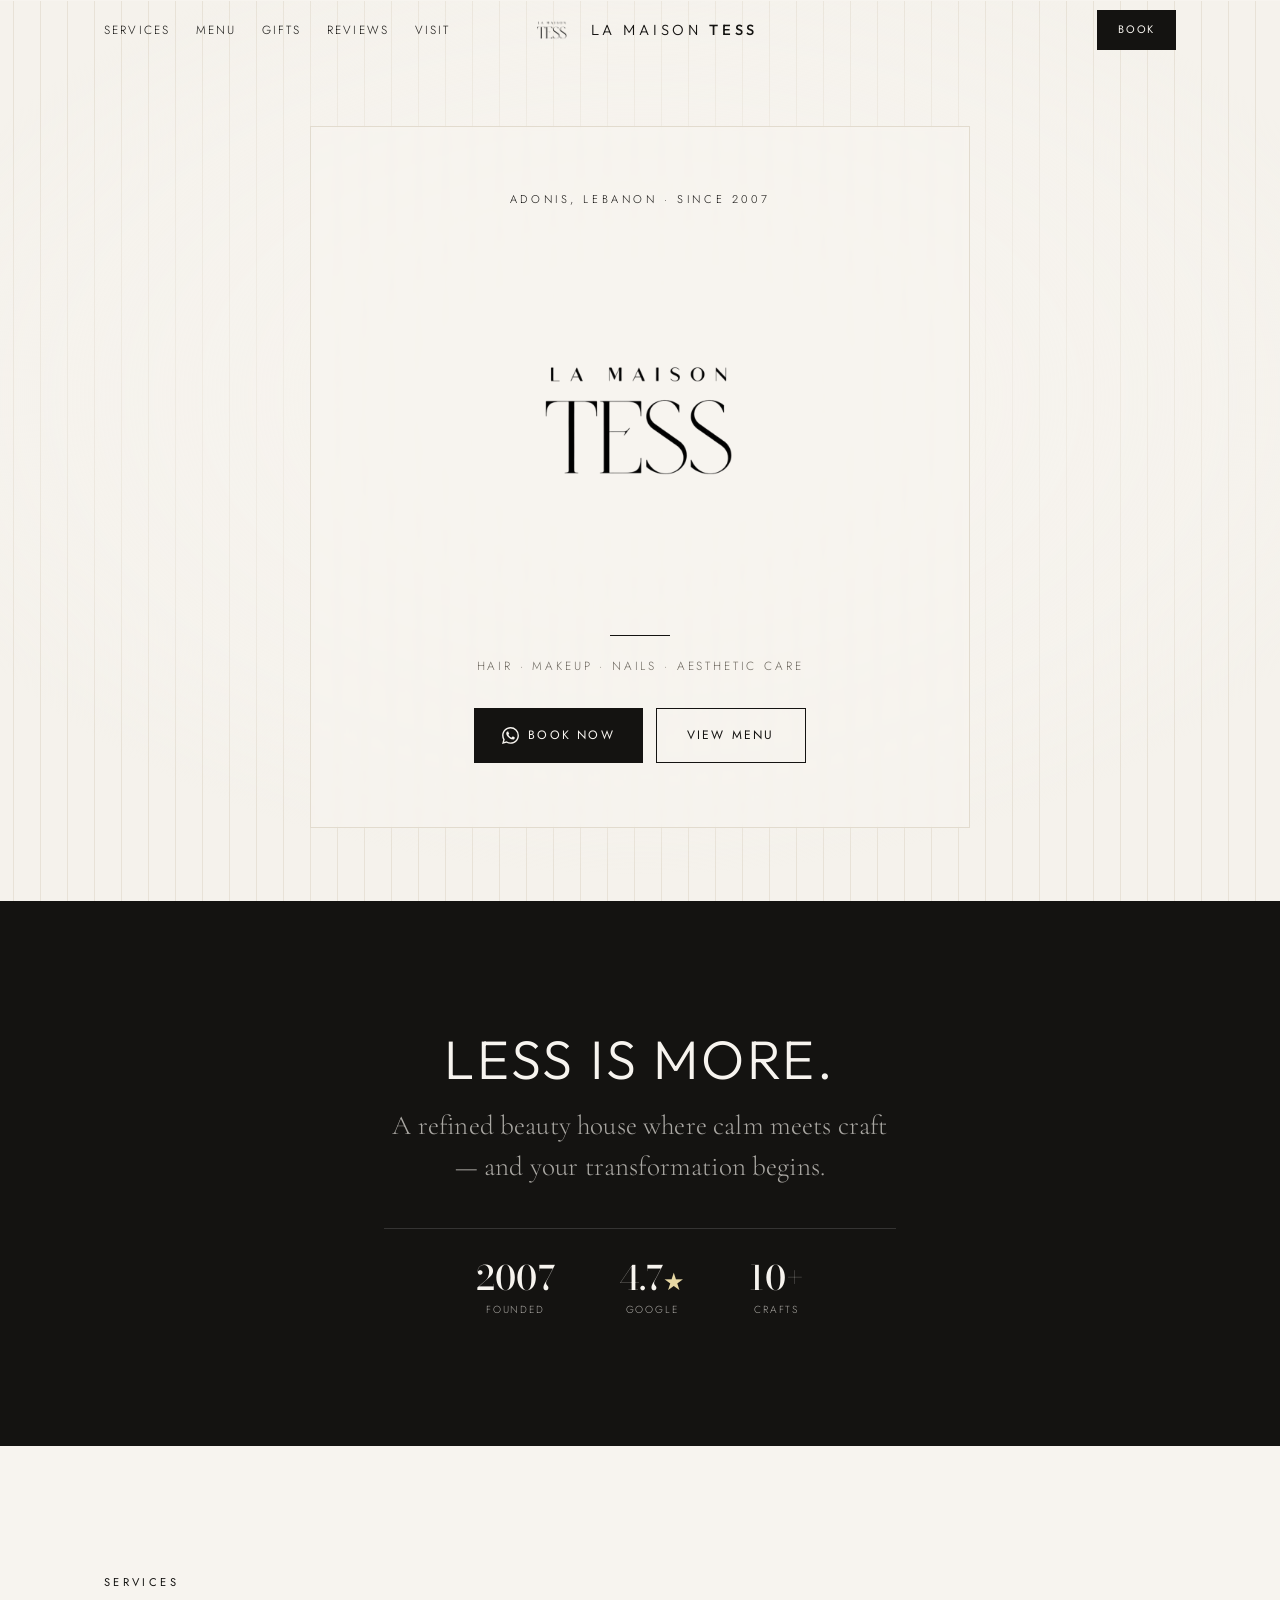
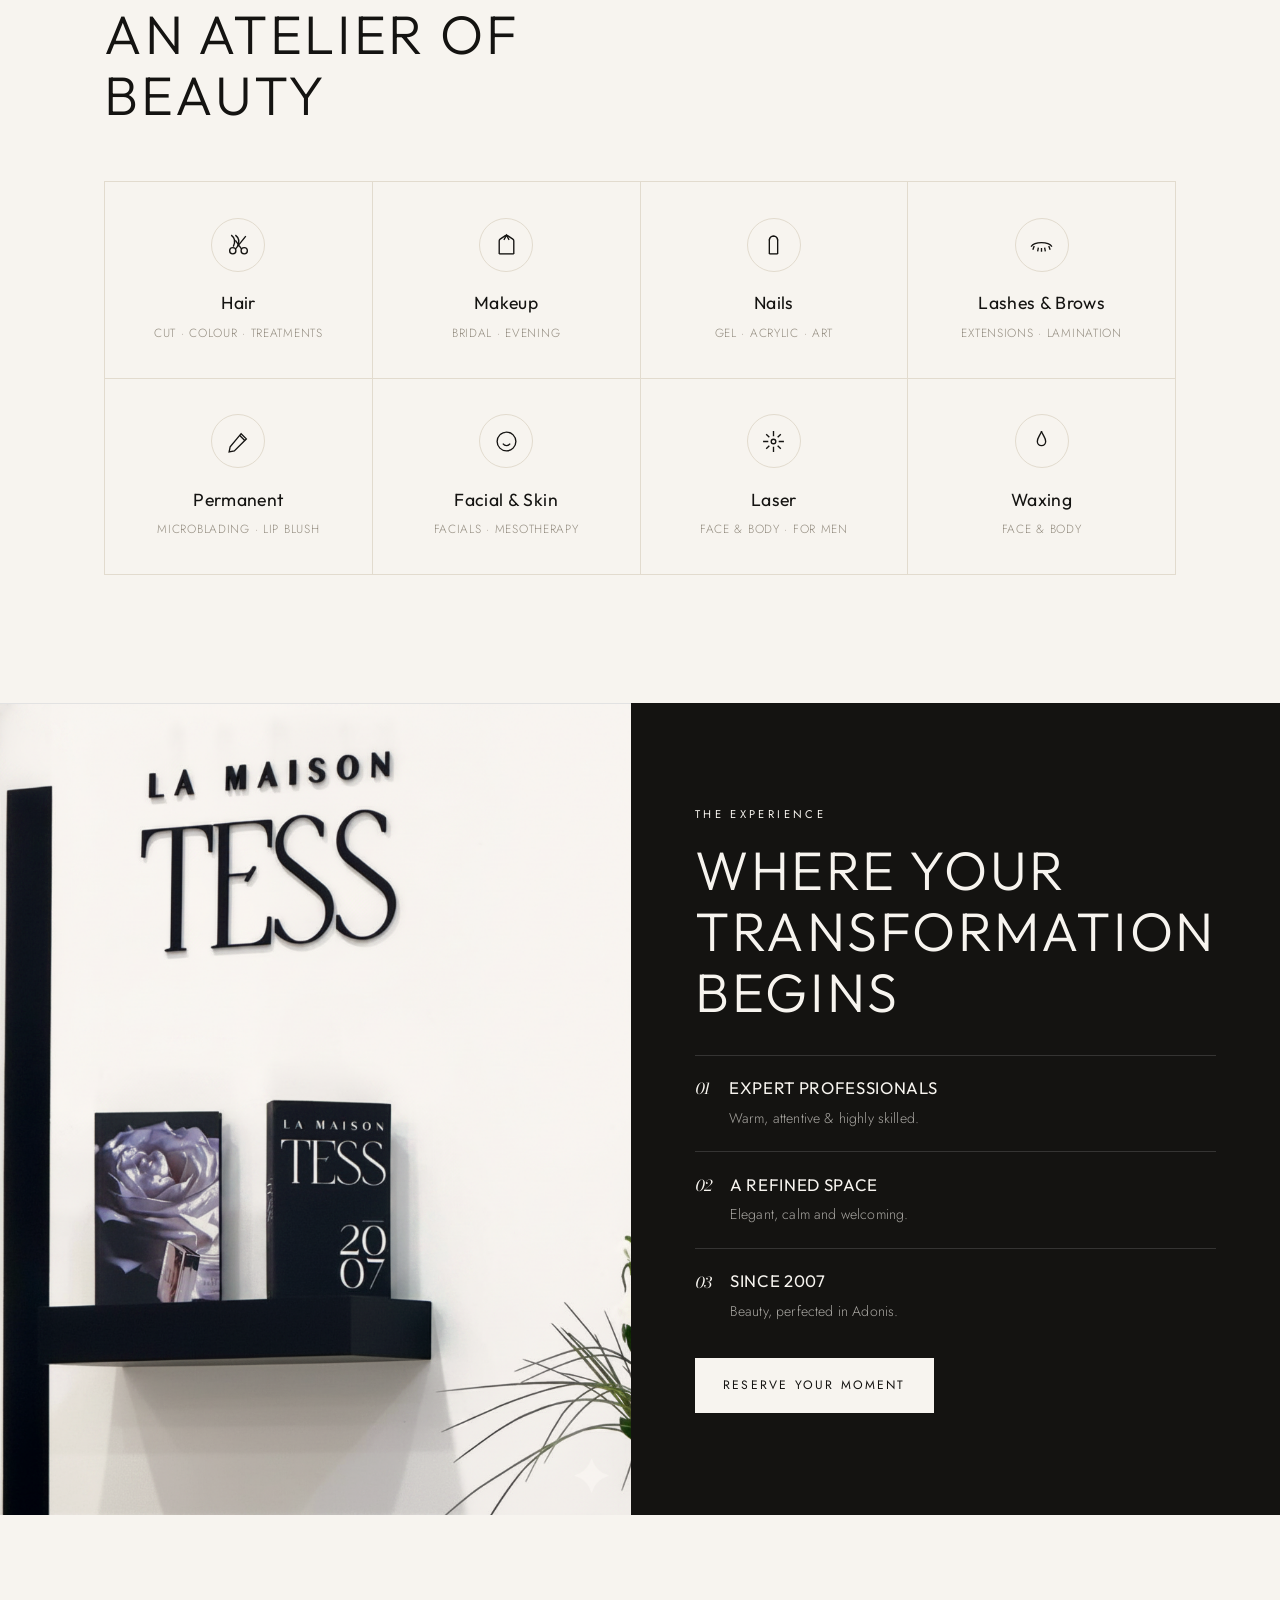
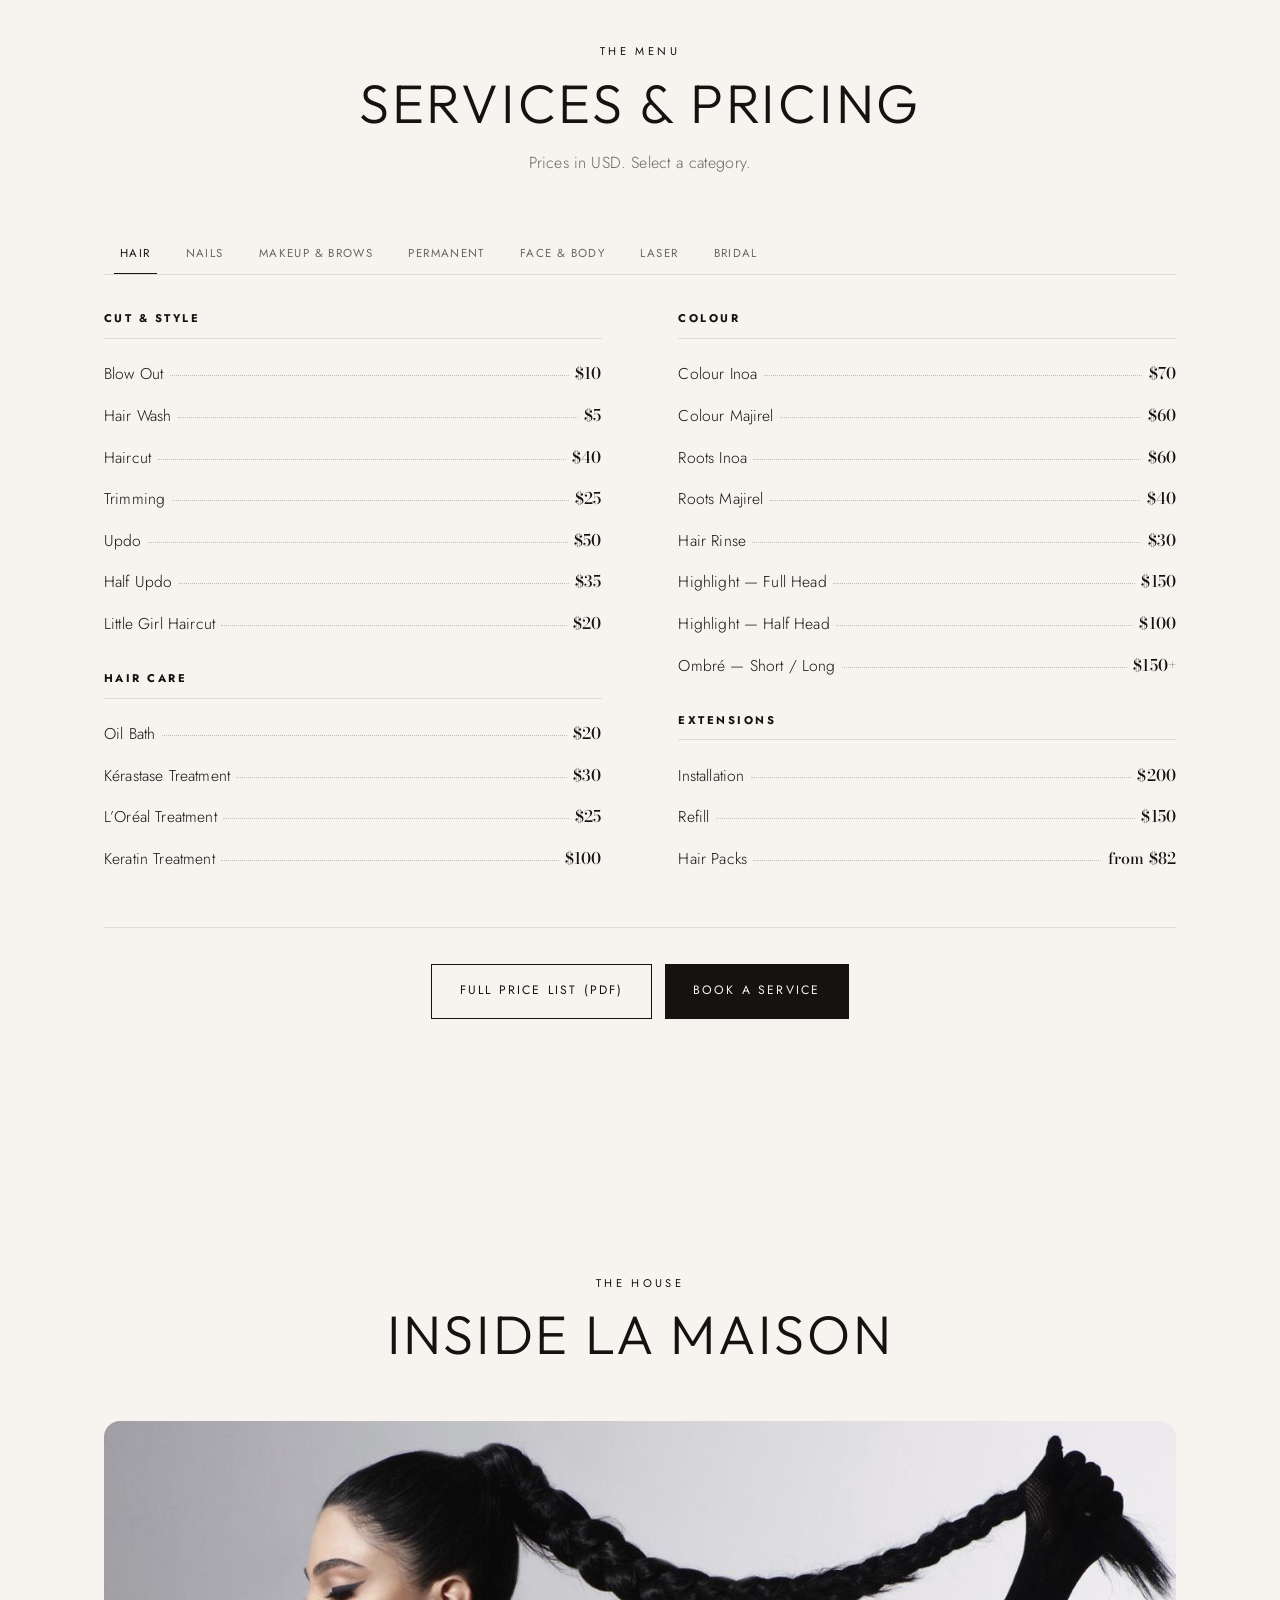
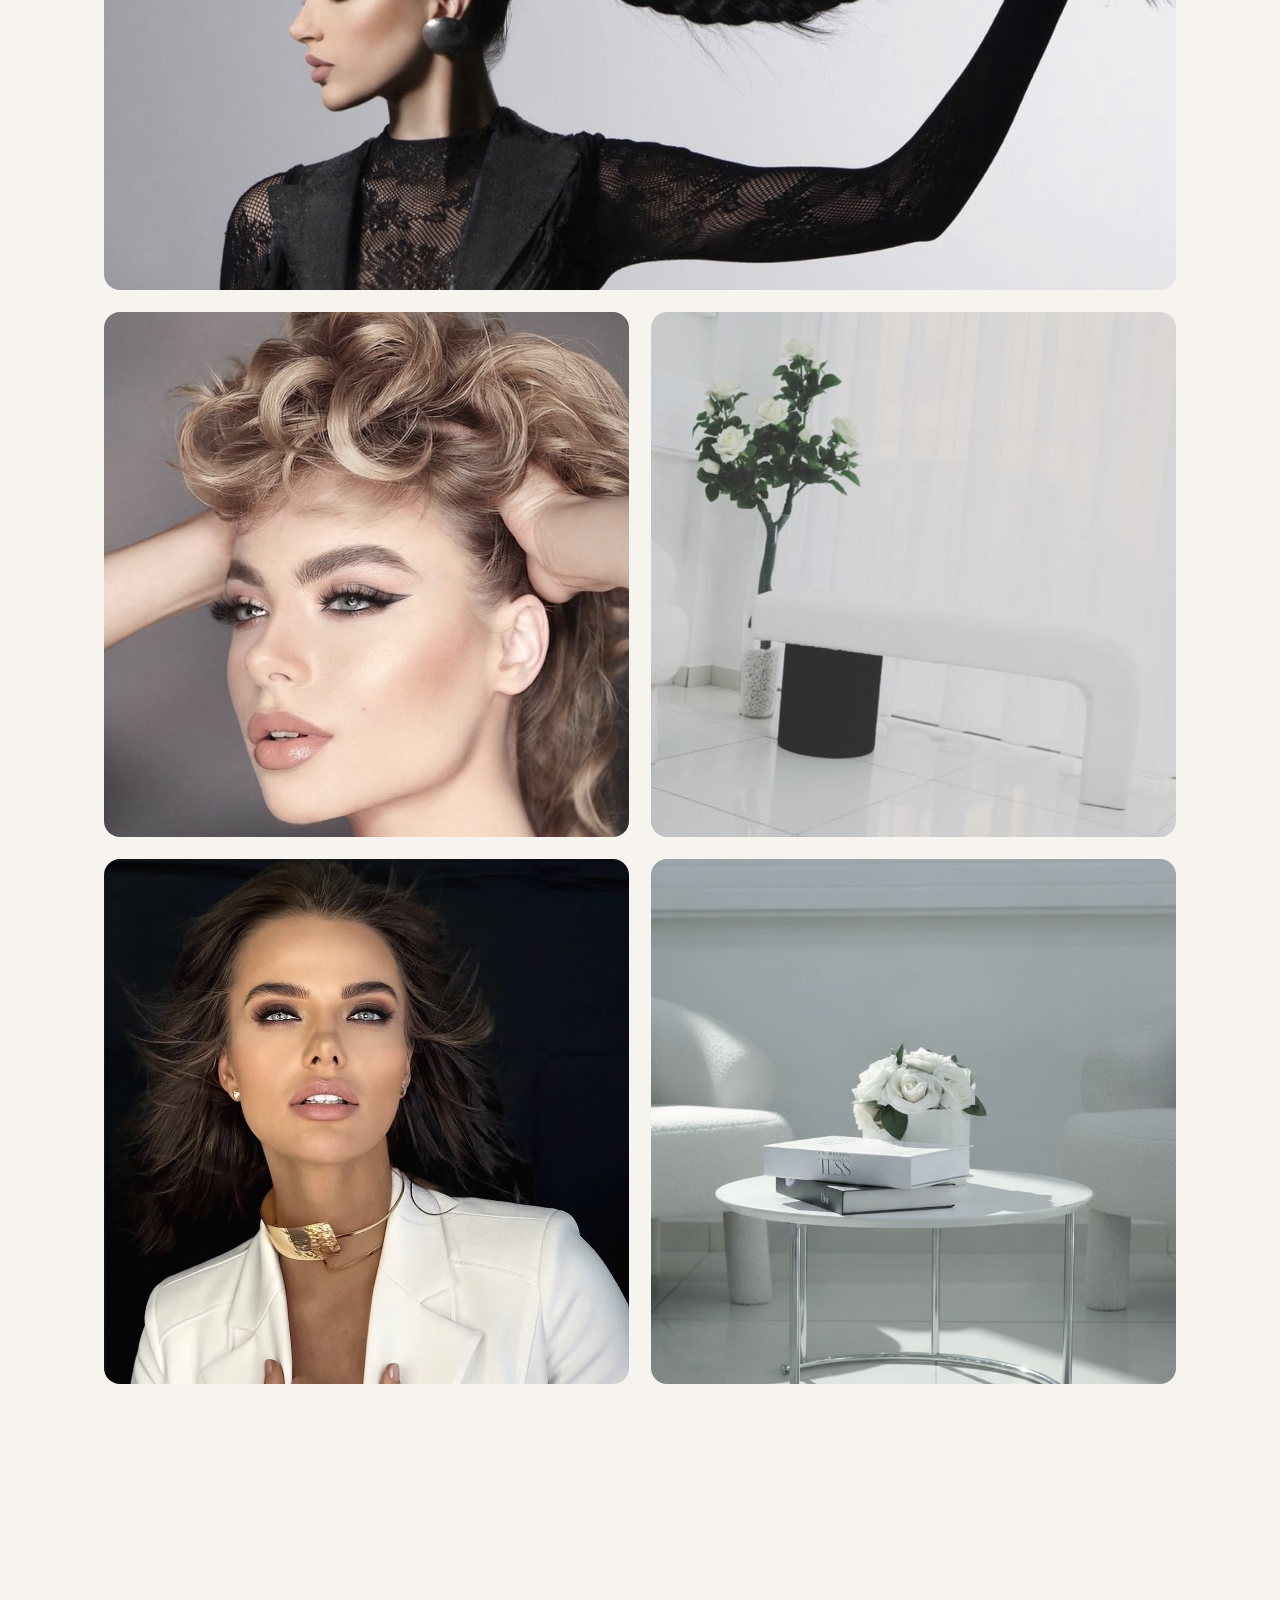
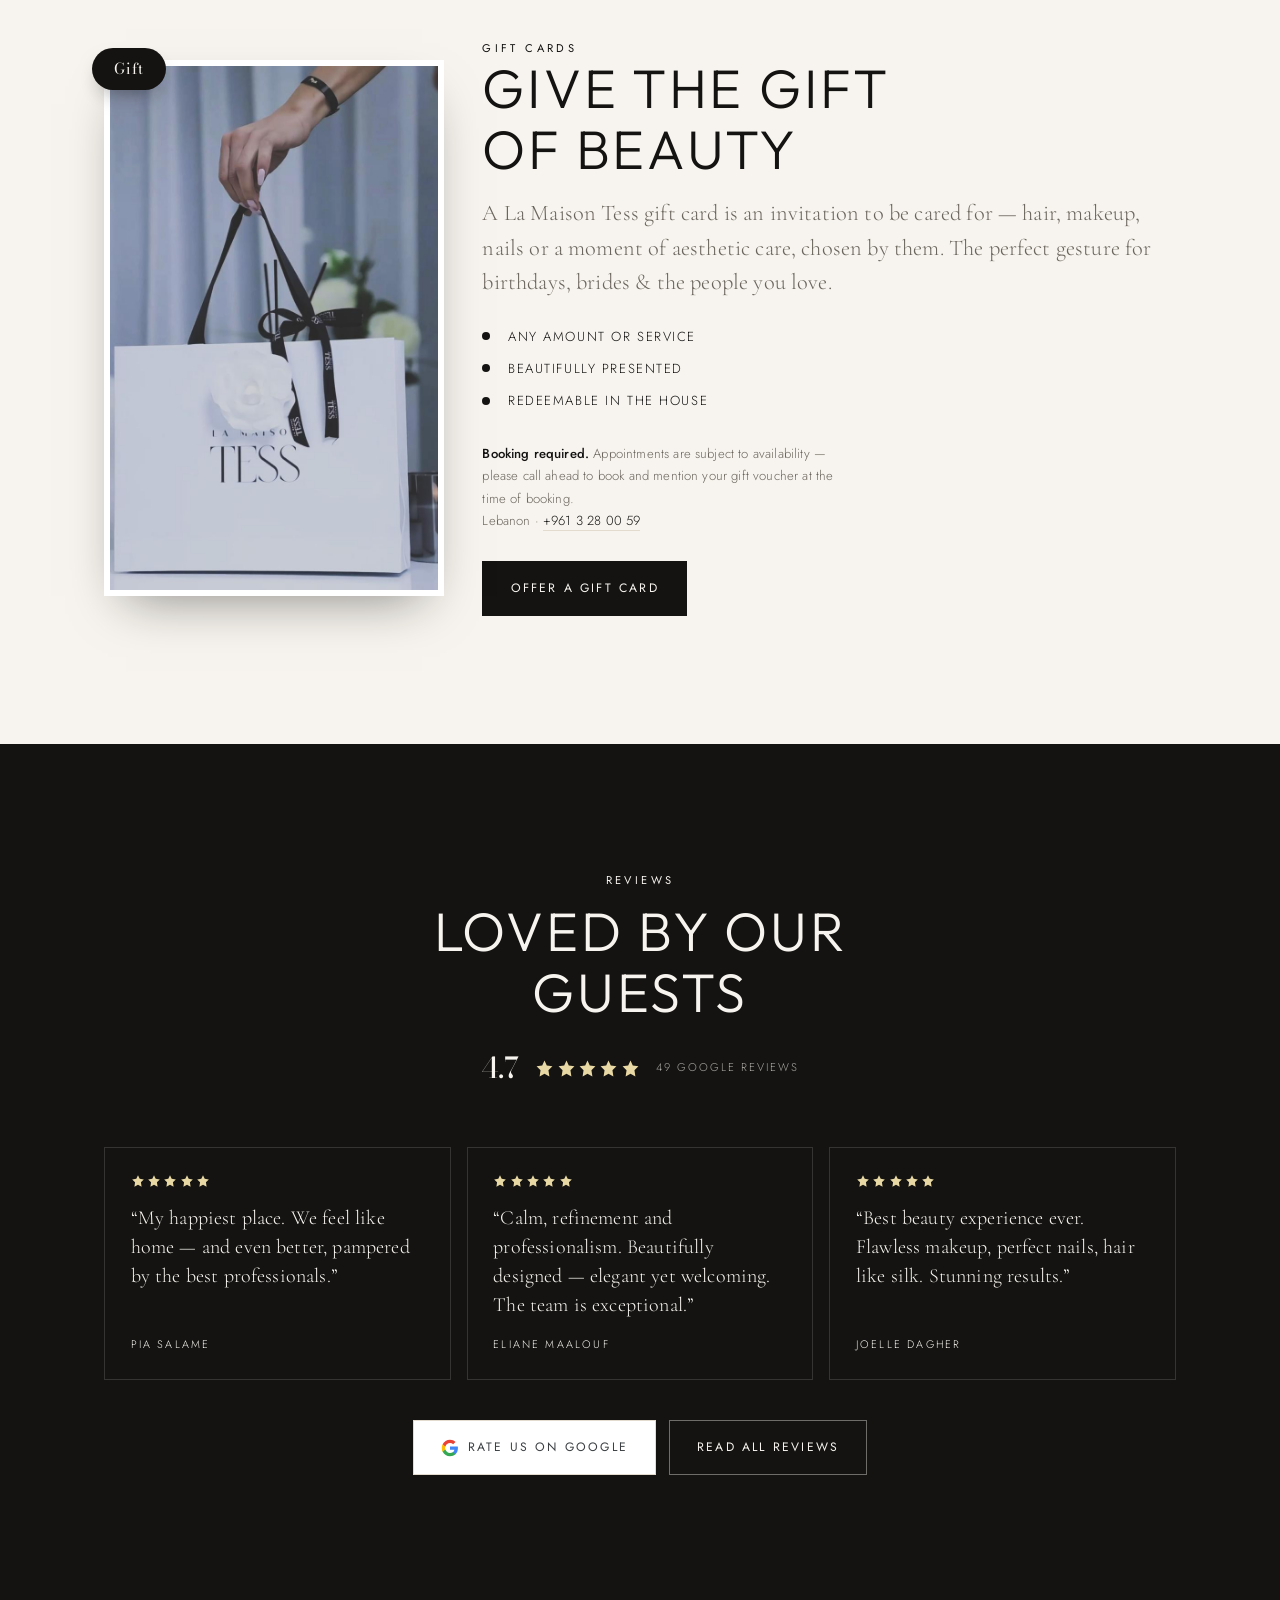
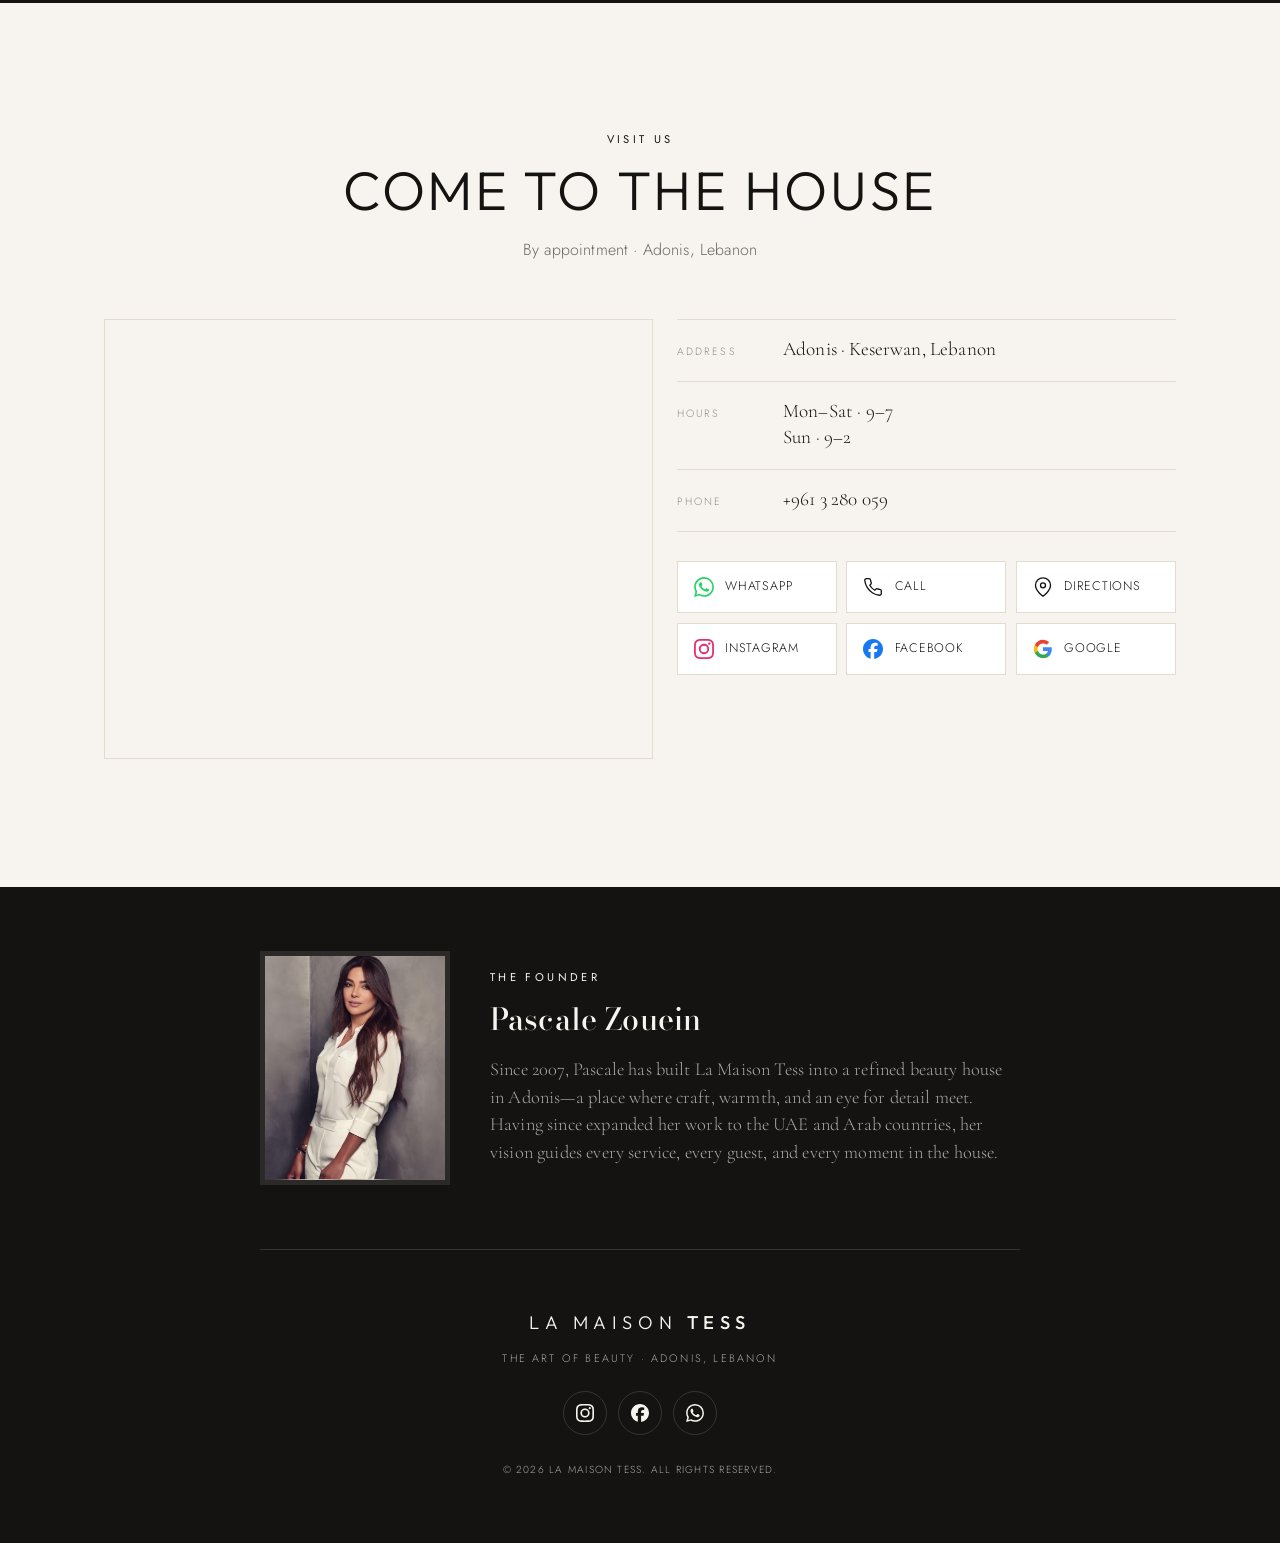
==== commit 9adf56da: "Update price list: hair, waxing and laser prices Co-Authored-By: Claude Opus 5 <noreply@anthropic.co" ====
--- a/index.html
+++ b/index.html
@@ -3,6 +3,7 @@
 <head>
 <meta charset="UTF-8" />
 <meta name="viewport" content="width=device-width, initial-scale=1.0" />
+<meta name="google-site-verification" content="UR8umwZTDyERqqzp77m-91dA55gC9e6mJxFTRl_SX6I" />
 <title>La Maison Tess | Beauty Salon in Adonis, Lebanon — Hair, Makeup &amp; Nails</title>
 <meta name="description" content="La Maison Tess — a refined beauty salon in Adonis, Lebanon since 2007. Hair, makeup, nails, lashes, facials, laser and bridal care. Book by appointment on WhatsApp." />
 <meta name="theme-color" content="#111110" />
@@ -266,6 +267,7 @@
             <h4>Cut &amp; Style</h4>
             <ul class="pricelist">
               <li><span>Blow Out</span><span class="dots"></span><span class="price">$10</span></li>
+              <li><span>Hair Wash</span><span class="dots"></span><span class="price">$5</span></li>
               <li><span>Haircut</span><span class="dots"></span><span class="price">$40</span></li>
               <li><span>Trimming</span><span class="dots"></span><span class="price">$25</span></li>
               <li><span>Updo</span><span class="dots"></span><span class="price">$50</span></li>
@@ -285,11 +287,11 @@
             <ul class="pricelist">
               <li><span>Colour Inoa</span><span class="dots"></span><span class="price">$70</span></li>
               <li><span>Colour Majirel</span><span class="dots"></span><span class="price">$60</span></li>
-              <li><span>Roots Inoa</span><span class="dots"></span><span class="price">$50</span></li>
+              <li><span>Roots Inoa</span><span class="dots"></span><span class="price">$60</span></li>
               <li><span>Roots Majirel</span><span class="dots"></span><span class="price">$40</span></li>
               <li><span>Hair Rinse</span><span class="dots"></span><span class="price">$30</span></li>
               <li><span>Highlight — Full Head</span><span class="dots"></span><span class="price">$150</span></li>
-              <li><span>Highlight — Half Head</span><span class="dots"></span><span class="price">$80</span></li>
+              <li><span>Highlight — Half Head</span><span class="dots"></span><span class="price">$100</span></li>
               <li><span>Ombré — Short / Long</span><span class="dots"></span><span class="price">$150+</span></li>
             </ul>
             <h4>Extensions</h4>
@@ -386,12 +388,16 @@
           <div class="menu__group">
             <h4>Waxing</h4>
             <ul class="pricelist">
-              <li><span>Full Body</span><span class="dots"></span><span class="price">$80</span></li>
-              <li><span>Full Bikini</span><span class="dots"></span><span class="price">$35</span></li>
-              <li><span>Full Face</span><span class="dots"></span><span class="price">$20</span></li>
-              <li><span>Full / Half Legs</span><span class="dots"></span><span class="price">from $20</span></li>
-              <li><span>Full / Half Arms</span><span class="dots"></span><span class="price">from $15</span></li>
-              <li><span>Under Arms</span><span class="dots"></span><span class="price">$10</span></li>
+              <li><span>Full Body</span><span class="dots"></span><span class="price">$50</span></li>
+              <li><span>Full Bikini</span><span class="dots"></span><span class="price">$25</span></li>
+              <li><span>Bikini Line</span><span class="dots"></span><span class="price">$15</span></li>
+              <li><span>Full Face</span><span class="dots"></span><span class="price">$10</span></li>
+              <li><span>Full / Half Legs</span><span class="dots"></span><span class="price">from $10</span></li>
+              <li><span>Full Arms</span><span class="dots"></span><span class="price">$15</span></li>
+              <li><span>Half Arms</span><span class="dots"></span><span class="price">$10</span></li>
+              <li><span>Half Back</span><span class="dots"></span><span class="price">$10</span></li>
+              <li><span>Belly</span><span class="dots"></span><span class="price">$10</span></li>
+              <li><span>Under Arms</span><span class="dots"></span><span class="price">$5</span></li>
             </ul>
           </div>
         </div>
@@ -405,9 +411,10 @@
               <li><span>Full Body</span><span class="dots"></span><span class="price">$150</span></li>
               <li><span>Full Bikini</span><span class="dots"></span><span class="price">$60</span></li>
               <li><span>Full Face</span><span class="dots"></span><span class="price">$50</span></li>
+              <li><span>Chin</span><span class="dots"></span><span class="price">$20</span></li>
               <li><span>Full / Half Legs</span><span class="dots"></span><span class="price">from $40</span></li>
               <li><span>Full / Half Arms</span><span class="dots"></span><span class="price">from $30</span></li>
-              <li><span>Under Arms</span><span class="dots"></span><span class="price">$25</span></li>
+              <li><span>Under Arms</span><span class="dots"></span><span class="price">$20</span></li>
             </ul>
           </div>
           <div class="menu__group">
